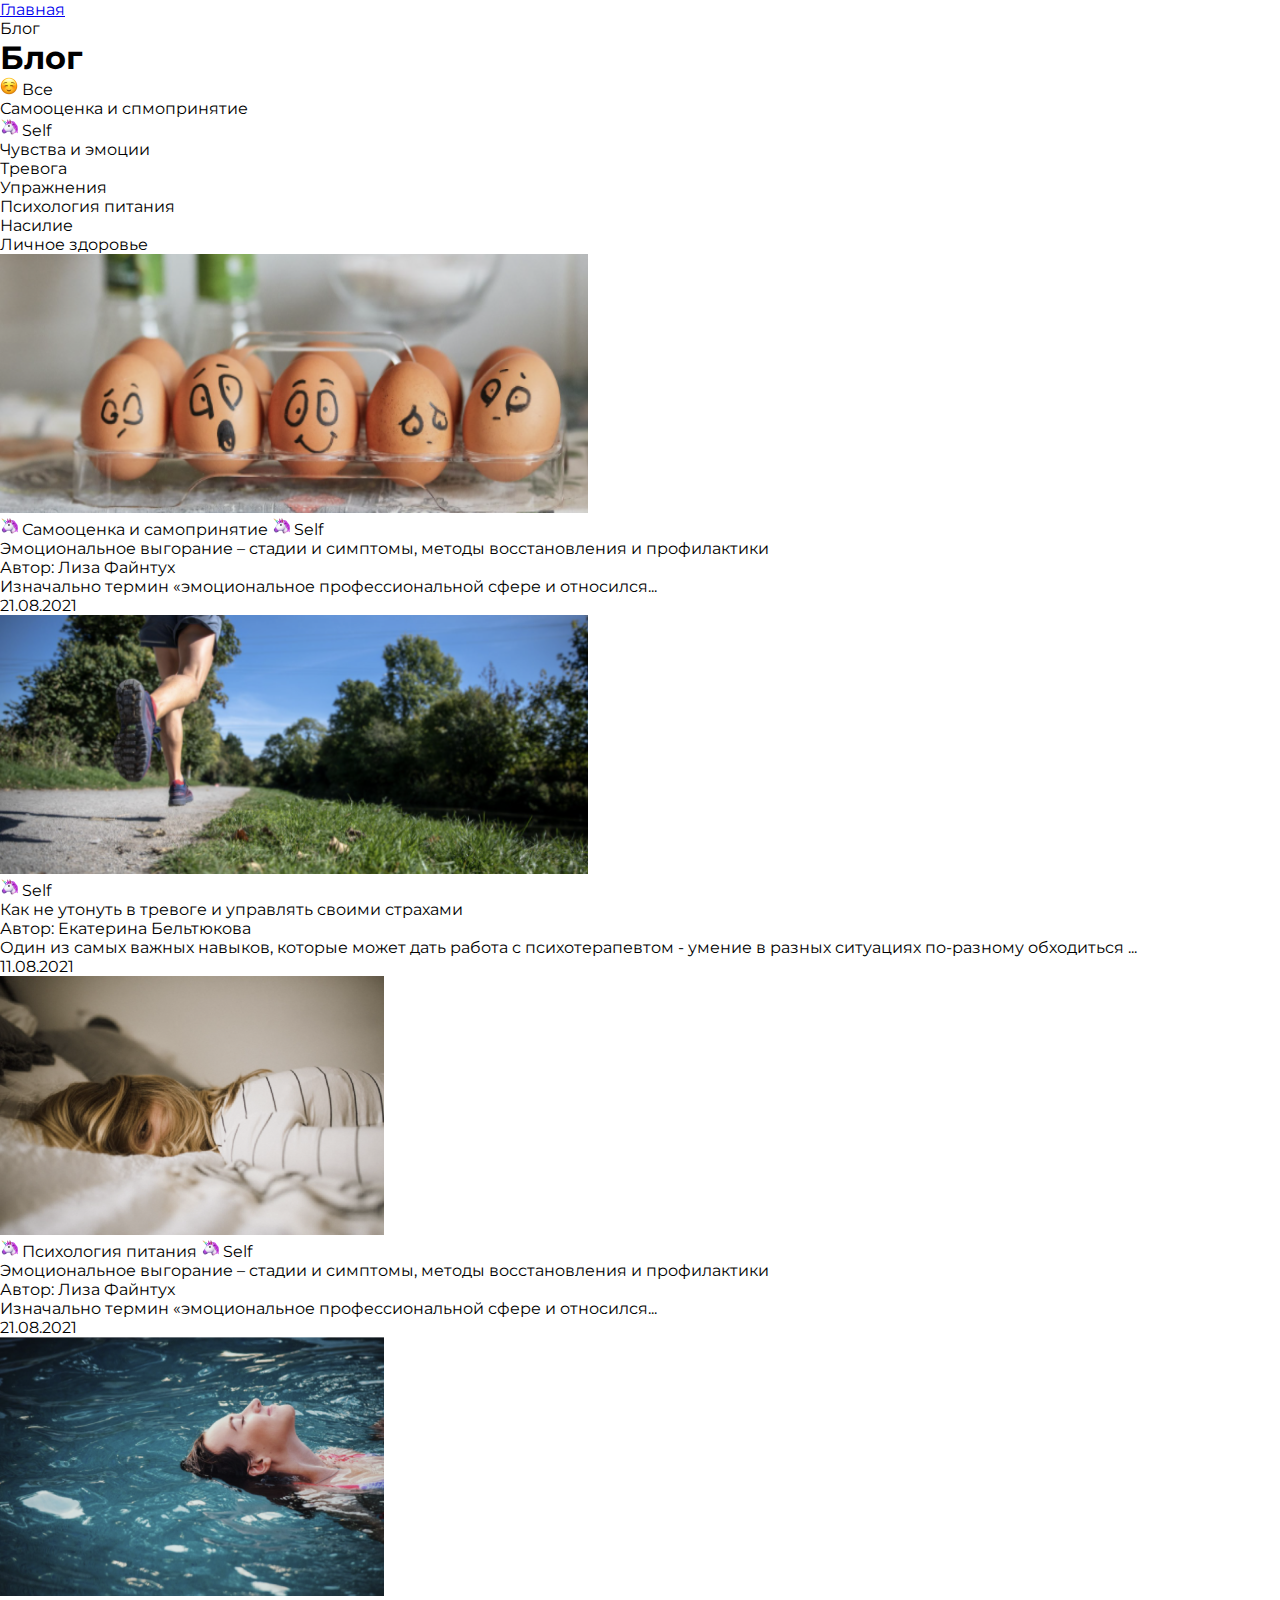
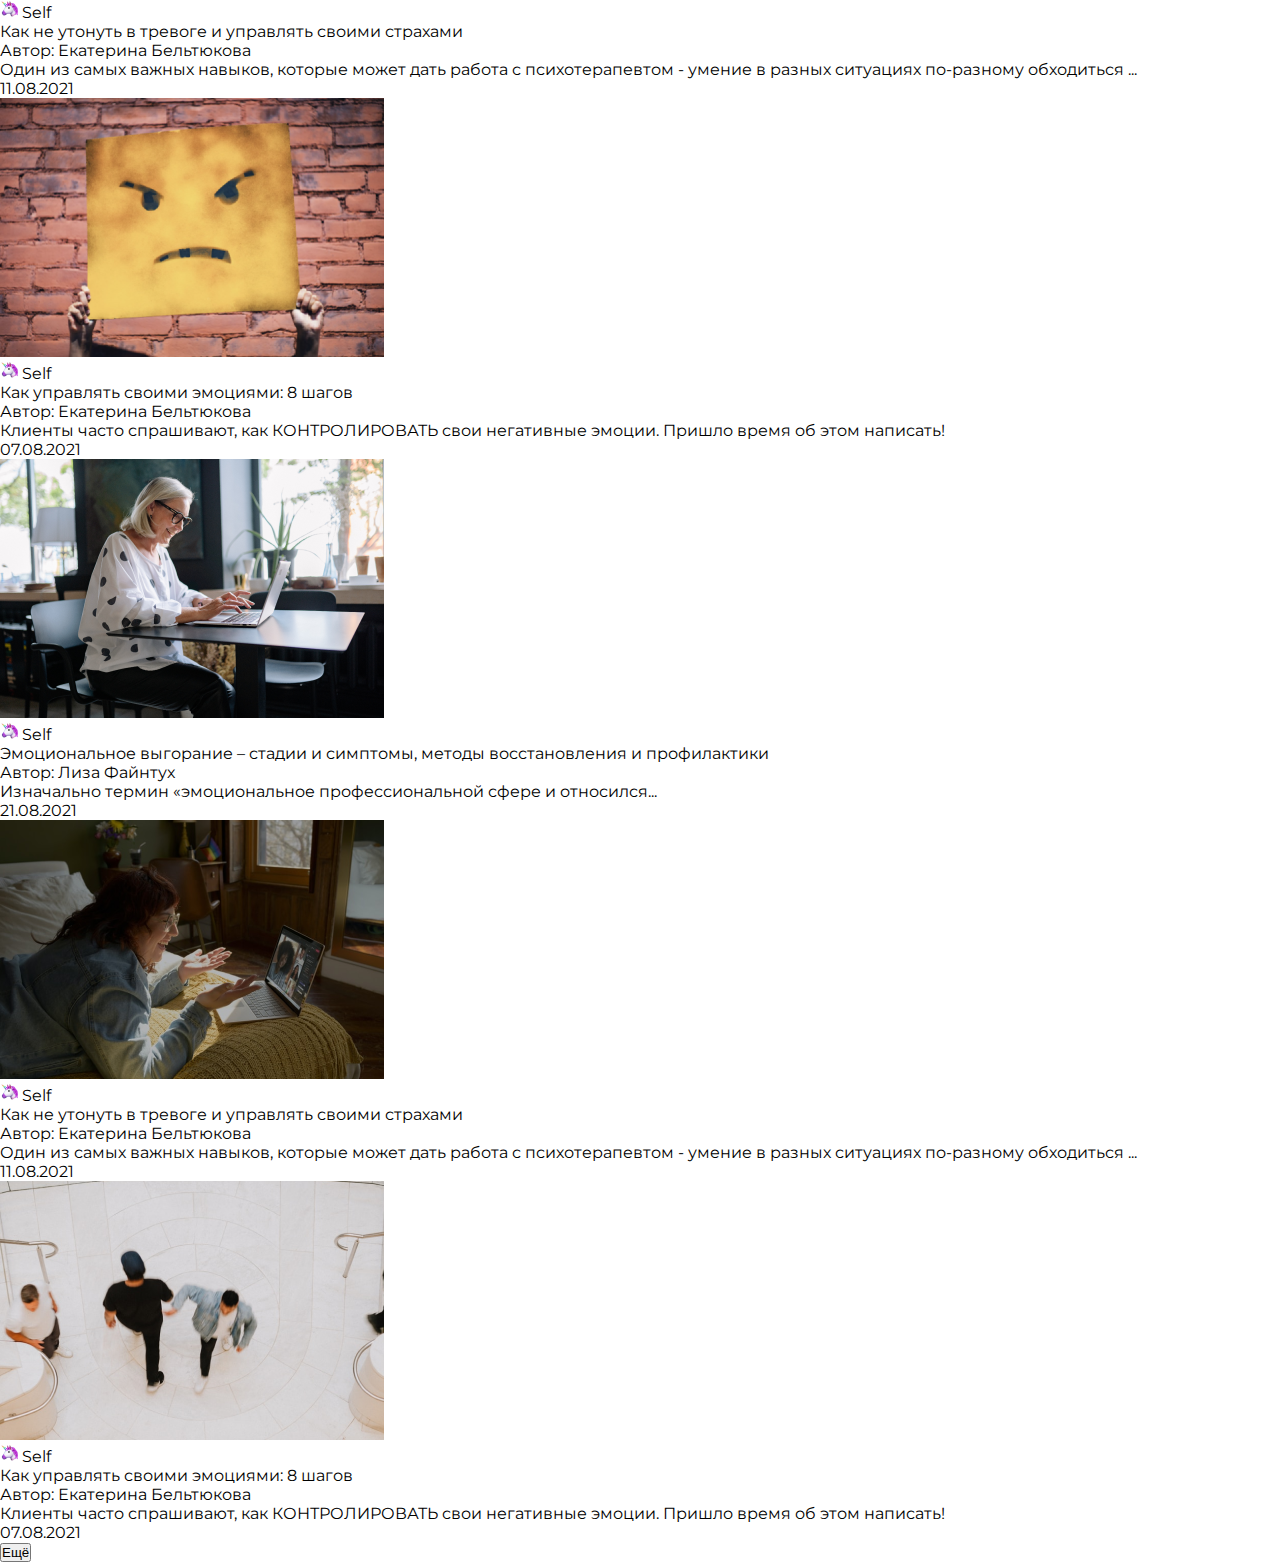
==== index.html @ de615b45 "refactor" ====
<!DOCTYPE html>
<html>
    <head>
        <meta charset="utf8">
        <link rel="stylesheet" href="styles/styles.css">
        <link rel="stylesheet" href="styles/header.css">
        <link rel="stylesheet" href="styles/main.css">
        <link rel="preconnect" href="https://fonts.googleapis.com">
        <link rel="preconnect" href="https://fonts.gstatic.com" crossorigin>
        <link rel="stylesheet" href="https://meyerweb.com/eric/tools/css/reset/reset200802.css">
        <link href="https://fonts.googleapis.com/css2?family=Montserrat:ital,wght@0,100;0,200;0,300;0,400;0,500;0,600;0,700;0,800;0,900;1,100;1,200;1,300;1,400;1,500;1,600;1,700;1,800;1,900&display=swap" rel="stylesheet">
    </head>
    <body>
         <!--
        <header class="header">
            <div class="container">
                    <a href="main-page" class="header-logo">
                        <svg class="logo" "http://www.w3.org/2000/svg" width="51" height="36" viewBox="0 0 51 36" fill="none">
                            <g clip-path="url(#clip0_4492_2245)">
                            <path d="M13.3302 1.2804C13.3303 1.11943 13.2953 0.960409 13.2279 0.814578C13.1604 0.668747 13.0621 0.539666 12.9398 0.436463C12.6952 0.205117 12.3717 0.0779848 12.0367 0.0815367C11.8038 0.0777518 11.5746 0.140646 11.3756 0.262943C11.1562 0.404074 10.9896 0.614972 10.902 0.862374L6.73786 10.2114L2.56334 0.84397C2.47188 0.611079 2.31107 0.412633 2.10314 0.276053C1.89521 0.139474 1.65042 0.0715042 1.40259 0.0815367C1.04757 0.079776 0.703499 0.205576 0.431833 0.436463C0.296375 0.538044 0.186622 0.670551 0.111538 0.823162C0.036454 0.975774 -0.00183214 1.14416 -0.000193683 1.31458C-0.00164511 1.48194 0.034856 1.64742 0.106512 1.79833L5.31166 12.9772L3.45342 16.9839C3.3752 17.1552 3.3293 17.3398 3.31809 17.5281C3.31575 17.6859 3.35009 17.8421 3.41834 17.9841C3.48659 18.1261 3.58685 18.25 3.71107 18.3458C3.95587 18.5555 4.26716 18.6694 4.58814 18.6665C4.82369 18.6655 5.05368 18.5941 5.24919 18.4614C5.46262 18.3199 5.62866 18.1164 5.72546 17.8778L13.2235 1.79833C13.2944 1.63509 13.3308 1.45867 13.3302 1.2804Z" fill="#2963A3"/>
                            <path d="M39.5071 12.5118C39.4991 12.6807 39.5263 12.8493 39.5868 13.0069C39.6473 13.1645 39.7399 13.3075 39.8585 13.4267C39.982 13.5416 40.1267 13.6306 40.2844 13.6888C40.442 13.747 40.6095 13.7732 40.7772 13.7659C41.1428 13.7818 41.5002 13.6536 41.774 13.4083C41.9002 13.2915 42.0001 13.1486 42.067 12.9894C42.1339 12.8302 42.1662 12.6584 42.1618 12.4855V1.3908C42.1708 1.21084 42.1431 1.03093 42.0804 0.862232C42.0178 0.693535 41.9214 0.539656 41.7974 0.410152C41.5163 0.179307 41.1644 0.0543847 40.8022 0.0567829C40.4399 0.0591811 40.0897 0.188751 39.8116 0.423298C39.6856 0.549219 39.587 0.700291 39.522 0.866874C39.457 1.03346 39.4271 1.21189 39.4343 1.3908V7.79787C39.4343 8.94064 39.115 9.85819 38.4765 10.5505C38.1492 10.8971 37.7523 11.1689 37.3123 11.3476C36.8724 11.5262 36.3997 11.6077 35.926 11.5864C35.029 11.5864 34.3636 11.3322 33.9298 10.8239C33.4961 10.3157 33.28 9.52693 33.2818 8.45777V1.3908C33.2908 1.21084 33.2631 1.03093 33.2005 0.862232C33.1378 0.693535 33.0414 0.539656 32.9174 0.410152C32.7839 0.287248 32.6274 0.192539 32.4571 0.131589C32.2868 0.0706386 32.1062 0.0446762 31.9258 0.0552264C31.7423 0.044194 31.5584 0.0698661 31.3846 0.130771C31.2109 0.191677 31.0508 0.286617 30.9134 0.410152C30.7882 0.538814 30.6911 0.692558 30.6284 0.861466C30.5656 1.03037 30.5386 1.2107 30.5491 1.3908V8.48932C30.5491 12.0508 32.1505 13.8316 35.3534 13.8316C36.2042 13.8433 37.0441 13.6371 37.7946 13.2322C38.523 12.833 39.1186 12.2258 39.5071 11.4865V12.5118Z" fill="#2963A3"/>
                            <path d="M15.3551 33.8917L14.5977 33.8364C13.8794 33.7821 13.3442 33.5551 12.992 33.1555C12.6432 32.7559 12.4714 32.1275 12.4714 31.2731V24.6767H15.1339C15.4483 24.7007 15.7604 24.6071 16.0109 24.4138C16.1171 24.3137 16.2 24.191 16.2536 24.0546C16.3071 23.9182 16.33 23.7715 16.3207 23.6251C16.329 23.4788 16.3055 23.3324 16.2521 23.1962C16.1986 23.0599 16.1163 22.9371 16.0109 22.8364C15.7647 22.6328 15.4515 22.5305 15.1339 22.5498H12.461V19.7419C12.4712 19.5607 12.4427 19.3794 12.3776 19.2103C12.3125 19.0411 12.2123 18.888 12.0837 18.7613C11.8092 18.5154 11.4508 18.3871 11.0843 18.4037C10.9052 18.3942 10.7261 18.4207 10.5572 18.4817C10.3883 18.5426 10.2331 18.6367 10.1005 18.7587C9.97531 18.8873 9.8782 19.0411 9.81544 19.21C9.75268 19.3789 9.72567 19.5592 9.73614 19.7393V22.5498H8.11734C7.79965 22.5299 7.48629 22.6323 7.24028 22.8364C7.13405 22.9366 7.05098 23.0592 6.997 23.1955C6.94302 23.3319 6.91945 23.4785 6.92797 23.6251C6.92797 24.3262 7.32443 24.6767 8.11734 24.6767H9.73614V31.0838C9.73614 32.6271 10.0953 33.797 10.8162 34.5857C11.5371 35.3745 12.6224 35.8267 14.0798 35.9371L14.8086 35.9897C15.2321 36.0514 15.6639 35.9701 16.037 35.7583C16.1722 35.6685 16.282 35.5447 16.3555 35.399C16.4289 35.2533 16.4636 35.0908 16.456 34.9275C16.4634 34.7955 16.4441 34.6633 16.3994 34.539C16.3547 34.4147 16.2854 34.3009 16.1957 34.2045C15.959 34.0065 15.6624 33.8961 15.3551 33.8917Z" fill="#2963A3"/>
                            <path d="M36.0118 16.4976C35.6534 16.4854 35.3031 16.6071 35.028 16.8394C34.8939 16.9653 34.7892 17.1198 34.7217 17.2917C34.6541 17.4637 34.6254 17.6486 34.6376 17.8332V34.683C34.6246 34.8657 34.6529 35.0489 34.7206 35.2189C34.7882 35.3888 34.8934 35.5409 35.028 35.6636C35.3067 35.8877 35.6558 36.0034 36.0118 35.9896C36.3648 36.0049 36.7111 35.8889 36.9851 35.6636C37.1159 35.5385 37.2176 35.3857 37.2828 35.2161C37.3481 35.0465 37.3753 34.8644 37.3625 34.683V17.8332C37.3745 17.6498 37.347 17.466 37.2819 17.2944C37.2167 17.1228 37.1155 16.9676 36.9851 16.8394C36.7147 16.606 36.3672 16.484 36.0118 16.4976Z" fill="#2963A3"/>
                            <path d="M50.5131 33.6997L45.2247 28.9831L50.0291 24.54C50.1683 24.4229 50.2814 24.2773 50.3608 24.1128C50.4402 23.9482 50.4841 23.7686 50.4897 23.5856C50.4811 23.2483 50.3445 22.9273 50.1081 22.689C49.8716 22.4506 49.5536 22.3133 49.2197 22.3053C48.8832 22.327 48.5664 22.473 48.3296 22.7154L42.1771 28.5204V17.8332C42.1897 17.6498 42.1624 17.4658 42.0972 17.2941C42.032 17.1225 41.9305 16.9673 41.7997 16.8394C41.5303 16.606 41.1836 16.4839 40.829 16.4976C40.4698 16.4853 40.1186 16.6069 39.8426 16.8394C39.7085 16.9653 39.6038 17.1198 39.5363 17.2918C39.4687 17.4637 39.44 17.6487 39.4522 17.8332V34.6593C39.44 34.8443 39.4687 35.0296 39.5362 35.202C39.6037 35.3743 39.7084 35.5293 39.8426 35.6557C40.119 35.8873 40.4701 36.008 40.829 35.9949C41.1833 36.0094 41.53 35.8882 41.7997 35.6557C41.9306 35.5273 42.0321 35.3717 42.0973 35.1996C42.1624 35.0275 42.1897 34.8431 42.1771 34.6593V29.6115L48.8969 35.6084C49.1412 35.8532 49.4716 35.9903 49.8156 35.9896C49.9738 35.9905 50.1303 35.9568 50.2745 35.891C50.4187 35.8253 50.5471 35.7289 50.6511 35.6084C50.8844 35.3667 51.0135 35.0416 51.0102 34.704C51.0095 34.5092 50.9643 34.3173 50.8781 34.1431C50.7918 33.9689 50.667 33.8171 50.5131 33.6997Z" fill="#2963A3"/>
                            <path d="M15.3343 13.8212H22.33C23.5218 13.8473 24.6994 13.5563 25.7446 12.9773C26.719 12.417 27.5076 11.5782 28.0114 10.5664C28.5603 9.4342 28.8325 8.18555 28.8052 6.92515C28.8357 5.65685 28.5634 4.39979 28.0114 3.26021C27.5092 2.24593 26.7203 1.40505 25.7446 0.844087C24.6994 0.265099 23.5218 -0.0259512 22.33 0.000152312H20.1204C18.9295 -0.0259836 17.7527 0.265083 16.7085 0.844087C15.7316 1.40353 14.9423 2.24482 14.4416 3.26021C13.8888 4.39956 13.6156 5.65664 13.6452 6.92515V10.7794C13.6452 13.001 14.2074 13.8212 15.3343 13.8212ZM17.3695 3.41796C18.0184 2.61171 18.9354 2.20858 20.1204 2.20858H22.33C23.5168 2.20858 24.4346 2.61346 25.0835 3.42322C25.7325 4.23297 26.056 5.40028 26.0543 6.92515C26.0543 8.4693 25.7351 9.64099 25.0966 10.4402C24.4581 11.2395 23.5359 11.64 22.33 11.6417H16.43C16.43 11.6417 16.3962 8.46842 16.3962 6.92515C16.3962 5.38188 16.7215 4.23034 17.3695 3.41796Z" fill="#2963A3"/>
                            <path d="M29.6094 23.023C28.5657 22.4423 27.3887 22.1502 26.1974 22.1764H23.9878C22.7959 22.1515 21.6184 22.4434 20.5733 23.023C19.5977 23.5829 18.8087 24.4229 18.3064 25.4365C17.7604 26.5777 17.4927 27.8343 17.5257 29.1014C17.4952 30.3607 17.7629 31.609 18.3064 32.7427C18.8095 33.755 19.5983 34.594 20.5733 35.1536C21.6186 35.7322 22.7961 36.0232 23.9878 35.9975H30.9836C32.1131 35.9975 32.6726 35.1772 32.6726 32.9478V29.1014C32.7029 27.8328 32.4297 26.5756 31.8762 25.4365C31.3756 24.4218 30.5862 23.5813 29.6094 23.023ZM29.8879 33.818H23.9878C22.7855 33.818 21.8633 33.4184 21.2213 32.6191C20.5793 31.8199 20.261 30.6473 20.2662 29.1014C20.2662 27.5731 20.5898 26.4057 21.2369 25.5995C21.8841 24.7932 22.8011 24.3884 23.9878 24.3849H26.1974C27.3842 24.3849 28.302 24.7897 28.951 25.5995C29.5999 26.4092 29.9261 27.5766 29.9295 29.1014C29.9295 30.6447 29.8879 33.818 29.8879 33.818Z" fill="#2963A3"/>
                            </g>
                            <defs>
                            <clipPath id="clip0_4492_2245">
                            <rect width="51" height="36" fill="white"/>
                            </clipPath>
                            </defs>
                            </svg>
                    </a>
                    <ul class="header-list">
                        <li class="list-item">
                            <a href="#" class="list-item__link">О нас</a>
                        </li>
                        <li class="list-item">
                            <a href="#" class="list-item__link">Тарифы</a>
                        </li>
                        <li class="list-item">
                            <a href="#" class="list-item__link">Для бизнеса</a>
                        </li>
                        <li class="list-item">
                            <a href="#" class="list-item__link">Психологам</a>
                        </li>
                        <li class="list-item">
                            <a href="#" class="list-item__link">Сертификат</a>
                        </li>
                        <li class="list-item">
                            <select class="list-item__select">
                                <option value="0" selected>
                                    Материалы
                                </option>
                                <option value="1">
                                    Блог
                                </option>
                                <option value="2">
                                    Вебинары
                                </option>
                                <option value="3">
                                    Подкасты
                                </option>
                                <option value="4">
                                    Контакты
                                </option>
                            </select>
                        </li>
                        <li class="list-item">
                            <a href="#" class="list-item__link">FAQ</a>
                        </li>
                    </ul>
                <button class="header-button">
                    Подобрать психолога
                </button>
            </div>
        </header>
       -->
        <main class="main">
                <ul class="breadcrumbs">
                    <li>
                        <a href="main-page">Главная</a>
                    </li>
                    <li>
                        Блог
                    </li>
                </ul>
                <h1 class="text main-margin">
                    Блог
                </h1>

            <ul class="main-list main-margin">
                <li class="main-list-item">
                    <a class="main-list-link"> 
                        <img class="main-list-img" src="png-filling/smile-emoji.png"> 
                        Все
                    </a>
                </li>
                <li class="main-list-item">
                    <a class="main-list-link">Самооценка и спмопринятие</a>
                </li>
                <li class="main-list-item">
                    <a class="main-list-link">
                        <img class="main-list-img" src="png-filling/unicorn-emoji.png">
                        Self
                    </a>
                </li>
                <li class="main-list-item">
                    <a class="main-list-link">Чувства и эмоции</a>
                </li>
                <li class="main-list-item">
                    <a class="main-list-link">Тревога</a>
                </li>
                <li class="main-list-item">
                    <a class="main-list-link">Упражнения</a>
                </li>
                <li class="main-list-item">
                    <a class="main-list-link">Психология питания</a>
                </li>
                <li class="main-list-item">
                    <a class="main-list-link">Насилие</a>
                </li>
                <li class="main-list-item">
                    <a class="main-list-link">Личное здоровье</a>
                </li>
            </ul>
            <ul class="hero main-margin">
                <li class="main-content">
                    <a href="Эмоциональное выгорание">
                        <img class="main-content__img" src="png-filling/block1.png">
                            <div class="main-content-filter">
                                <ul class="main-content-item main-content-filter">
                                    <a class="main-list-link main-list-link_hero">
                                        <img class="main-list__img" src="png-filling/unicorn-emoji.png">
                                        Самооценка и самопринятие
                                    </a>     
                                    <a class="main-list-link main-list-link_hero">
                                        <img class="main-list__img" src="png-filling/unicorn-emoji.png">
                                        Self
                                    </a>
                                </ul>
                            </div>
                        <div class="content-block">
                                <p class="main-content-text main-content__text_bold">
                                    Эмоциональное выгорание – стадии и симптомы, методы восстановления и профилактики
                                </p>
                                <p class="main-content__text main-content__text_small-latter">
                                    Автор: Лиза Файнтух
                                </p>
                                <p class="main-content__text">
                                    Изначально термин «эмоциональное профессиональной сфере и относился...
                                </p>
                                <span class="main-content__text main-content__text_date">
                                    21.08.2021
                                </span>
                        </div>
                    </a>
                </li>
                <li class="main-content">
                    <a href="Как не утонуть в тревоге">
                        <img class="main-content__img" src="png-filling/block2.png">
                            <div class="main-content-filter">
                                <a class="main-list-link main-list-link_hero">
                                    <img class="main-list__img" src="png-filling/unicorn-emoji.png">
                                    Self
                                </a>
                            </div>
                        <div class="content-block">
                                <p class="main-content-text main-content__text_bold">
                                    Как не утонуть в тревоге и управлять своими страхами
                                </p>
                                <p class="main-content-text main-content__text_small-latter">
                                    Автор: Екатерина Бельтюкова
                                </p>
                                <p class="main-content-text">
                                    Один из самых важных навыков, которые может дать работа с психотерапевтом - умение в разных ситуациях по-разному обходиться ...
                                </p>
                                <span class="main-content-text main-content__text_date">
                                    11.08.2021
                                </span>
                        </div>
                    </a>
                </li>
                <li class="main-content">
                    <a href="Эмоциональное выгорание">
                        <img class="main-content__img" src="png-filling/block3.png">
                            <div class="main-content-filter">
                                <ul class="main-content-item main-content-filter">
                                    <a class="main-list-link main-list-link_hero">
                                        <img class="main-list__img" src="png-filling/unicorn-emoji.png">
                                        Психология питания
                                    </a>
                                    <a class="main-list-link main-list-link_hero">
                                        <img class="main-list__img" src="png-filling/unicorn-emoji.png">
                                        Self
                                    </a>
                                </ul>
                            </div>
                        <div class="content-block">
                            <p class="main-content-text main-content__text_bold">
                                Эмоциональное выгорание – стадии и симптомы, методы восстановления и профилактики
                            </p>
                            <p class="main-content-text main-content__text_small-latter">
                                Автор: Лиза Файнтух
                            </p>
                            <p class="main-content-text">
                                Изначально термин «эмоциональное профессиональной сфере и относился...
                            </p>
                            <span class="main-content-text main-content__text_date">
                                21.08.2021
                            </span>
                        </div>
                    </a>
                </li>
                <li class="main-content">
                    <a href="Как не утонуть в тревоге">
                        <img class="main-content__img" src="png-filling/block4.png">
                        <div class="main-content-filter">
                                <a class="main-list-link main-list-link_hero">
                                    <img class="main-list__img" src="png-filling/unicorn-emoji.png">
                                    Self
                                </a>
                        </div>
                        <div class="content-block">
                            <p class="main-content__text main-content__text_bold">
                                Как не утонуть в тревоге и управлять своими страхами
                            </p>
                            <p class="main-content__text main-content__text_small-latter">
                                Автор: Екатерина Бельтюкова
                            </p>
                            <p class="main-content__text">
                                Один из самых важных навыков, которые может дать работа с психотерапевтом - умение в разных ситуациях по-разному обходиться ...
                            </p>
                            <span class="main-content__text main-content__text_date">
                                11.08.2021
                            </span>
                        </div>
                    </a>
                </li>
                <li class="main-content">
                    <a href="Как управлять своими эмоциями">
                        <img class="main-content__img" src="png-filling/block5.png">
                        <div class="main-content-filter">
                                <a class="main-list-link main-list-link_hero">
                                    <img class="main-list__img" src="png-filling/unicorn-emoji.png">
                                    Self
                                </a>
                        </div>
                        <div class="content-block">
                            <p class="main-content-text main-content__text_bold">
                                Как управлять своими эмоциями: 8 шагов
                            </p>
                            <p class="main-content-text main-content__text_small-latter">
                                Автор: Екатерина Бельтюкова
                            </p>
                            <p class="main-content-text">
                                Клиенты часто спрашивают, как КОНТРОЛИРОВАТЬ свои негативные эмоции. Пришло время об этом написать!
                            </p>
                            <span class="main-content-text main-content__text_date">
                                07.08.2021
                            </span>
                        </div>
                    </a>
                </li>
                <li class="main-content">
                    <a href="Эмоциональное выгорание">
                        <img class="main-content__img" src="png-filling/block6.png">
                        <div class="main-content-filter">
                                <a class="main-list-link main-list-link_hero">
                                    <img class="main-list__img" src="png-filling/unicorn-emoji.png">
                                    Self
                                </a>
                        </div>
                        <div class="content-block">
                            <p class="main-content-text main-content__text_bold">
                                Эмоциональное выгорание – стадии и симптомы, методы восстановления и профилактики
                            </p>
                            <p class="main-content-text main-content__text_small-latter">
                                Автор: Лиза Файнтух
                            </p>
                            <p class="main-content-text">
                                Изначально термин «эмоциональное профессиональной сфере и относился...
                            </p>
                            <span class="main-content-text main-content__text_date">
                                21.08.2021
                            </span>
                        </div>
                    </a>
                </li>
                <li class="main-content">
                    <a href="Как не утонуть в тревоге">
                        <img class="main-content__img" src="png-filling/block7.png">
                        <div class="main-content-filter">
                                <a class="main-list-link main-list-link_hero">
                                    <img class="main-list__img" src="png-filling/unicorn-emoji.png">
                                    Self
                                </a>
                        </div>
                        <div class="content-block">
                            <p class="main-content-text main-content__text_bold">
                                Как не утонуть в тревоге и управлять своими страхами
                            </p>
                            <p class="main-content-text main-content__text_small-latter">
                                Автор: Екатерина Бельтюкова
                            </p>
                            <p class="main-content-text">
                                Один из самых важных навыков, которые может дать работа с психотерапевтом - умение в разных ситуациях по-разному обходиться ...
                            </p>
                            <span class="main-content-text main-content__text_date">
                                11.08.2021
                            </span>
                        </div>
                    </a>
                </li>
                <li class="main-content">
                    <a href="Как управлять своими эмоциями">
                        <img class="main-content__img" src="png-filling/block8.png">
                        <div class="main-content-filter">
                                <a class="main-list-link main-list-link_hero">
                                    <img class="main-list__img" src="png-filling/unicorn-emoji.png">
                                    Self
                                </a>
                        </div>
                        <div class="content-block">
                            <p class="main-content-text main-content__text_bold">
                                Как управлять своими эмоциями: 8 шагов
                            </p>
                            <p class="main-content-text main-content__text_small-latter">
                                Автор: Екатерина Бельтюкова
                            </p>
                            <p class="main-content-text">
                                Клиенты часто спрашивают, как КОНТРОЛИРОВАТЬ свои негативные эмоции. Пришло время об этом написать!
                            </p>
                            <span class="main-content-text main-content__text_date">
                                07.08.2021
                            </span>
                        </div>
                    </a>
                </li>
            </ul>
                <button class="information-button">
                    Ещё
                </button>
        </main>
        <!--
        <footer class="footer">
            <div class="footer-content">
                <div class="footer-information">
                    <div class="footer-list">
                        <ul class="footer-nav">
                            <li class="list-paragraph">
                                <a href="о нас" class="footer-list-link">О нас</a>
                            </li>
                            <li class="list-paragraph">
                                <a href="тарифы" class="footer-list-link">Тарифы</a>
                            </li>
                            <li class="list-paragraph">
                                <a href="для бизнеса" class="footer-list-link">Для бизнеса</a>
                            </li>
                            <li class="list-paragraph">
                                <a href="психологам" class="footer-list-link">Психологам</a>
                            </li>
                            <li class="list-paragraph">
                                <a href="FAQ" class="footer-list-link">FAQ</a>
                            </li>
                        </ul>
                        <ul class="footer-nav">
                            <li class="list-paragraph">
                                <a href="блог" class="footer-list-link">Блог</a>
                            </li>
                            <li class="list-paragraph">
                                <a href="вебинары" class="footer-list-link">Вебинары</a>
                            </li>
                            <li class="list-paragraph">
                                <a href="подкаст" class="footer-list-link">Подскаст</a>
                            </li>
                            <li class="list-paragraph">
                                <a href="сертификаты" class="footer-list-link">Сертификат</a>
                            </li>
                            <li class="list-paragraph">
                                <a href="контакты" class="footer-list-link">Контакты</a>
                            </li>
                        </ul>
                    </div>
                        <div class="mail">
                        <h2 class="info-about-mail">
                            Одно письмо в неделю со свежими новостями и акциями
                        </h2>
                            <form class="form">
                                <input type="email" class="input-send-mail" placeholder="Ваш e-mail" />
                                <button type="button" class="input-button">
                                    <svg xmlns="http://www.w3.org/2000/svg" width="24" height="24" viewBox="0 0 25 24" fill="none">
                                        <g id="Group">
                                        <path id="Vector" d="M3.5 13.0001H9.5V11.0001H3.5V1.84611C3.50001 1.75922 3.52267 1.67384 3.56573 1.59838C3.6088 1.52291 3.67078 1.45997 3.74558 1.41576C3.82037 1.37155 3.9054 1.34759 3.99227 1.34625C4.07915 1.34491 4.16487 1.36623 4.241 1.40811L22.703 11.5621C22.7814 11.6053 22.8468 11.6687 22.8923 11.7457C22.9378 11.8228 22.9618 11.9106 22.9618 12.0001C22.9618 12.0896 22.9378 12.1774 22.8923 12.2545C22.8468 12.3315 22.7814 12.3949 22.703 12.4381L4.241 22.5921C4.16487 22.634 4.07915 22.6553 3.99227 22.654C3.9054 22.6526 3.82037 22.6287 3.74558 22.5844C3.67078 22.5402 3.6088 22.4773 3.56573 22.4018C3.52267 22.3264 3.50001 22.241 3.5 22.1541V13.0001Z" fill="white"/>
                                        </g>
                                    </svg>
                                </button>
                            </form>
                            <span class="agree">
                                Подписываясь, я соглашаюсь на обработку персональных данных в соответствии с ФЗ РФ № 152-ФЗ «О персональных данных», а также с Политикой конфиденциальности
                            </span>
                        </div>
                        <div class="footer-icon">
                            <a href="gf" style="height: 50px;">
                                <svg xmlns="http://www.w3.org/2000/svg" width="221" height="50" viewBox="0 0 221 50" fill="none">
                                    <g id="Frame" clip-path="url(#clip0_4492_2055)">
                                    <g id="Group">
                                    <path id="Vector" d="M83.2307 23.751C86.2668 19.2628 87.1299 15.3838 85.7388 13.9927C85.3022 13.5662 84.6421 13.3428 83.779 13.3428C81.8801 13.3428 79.0775 14.409 75.9805 16.5008C77.2701 17.4959 78.5597 18.623 79.829 19.8923C81.0983 21.1616 82.2355 22.4512 83.2205 23.7408L83.2307 23.751Z" fill="white"/>
                                    <path id="Vector_2" d="M69.646 19.9021C70.9152 18.6328 72.2049 17.4955 73.4945 16.5105C70.3974 14.4187 67.5948 13.3525 65.6959 13.3525C64.8429 13.3525 64.1728 13.5658 63.7361 14.0024C62.345 15.3936 63.2081 19.2624 66.2442 23.7607C67.2394 22.4711 68.3767 21.1815 69.6358 19.9122L69.646 19.9021Z" fill="white"/>
                                    <path id="Vector_3" d="M82.3354 24.9998C81.3403 23.6695 80.1624 22.2987 78.8017 20.938C77.441 19.5773 76.0702 18.3994 74.74 17.4043C73.4098 18.3994 72.0389 19.5773 70.6782 20.938C69.3176 22.2987 68.1397 23.6695 67.1445 24.9998C68.1397 26.33 69.3176 27.7008 70.6782 29.0615C72.0389 30.4222 73.4098 31.6001 74.74 32.5952C76.0702 31.6001 77.441 30.4222 78.8017 29.0615C80.1624 27.7008 81.3403 26.33 82.3354 24.9998Z" fill="white"/>
                                    <path id="Vector_4" d="M66.256 26.249C63.2198 30.7372 62.3567 34.6162 63.7478 36.0073C65.139 37.3985 69.0078 36.5354 73.5062 33.4891C72.2166 32.4939 70.927 31.3567 69.6577 30.0975C68.3884 28.8282 67.2511 27.5386 66.2661 26.249H66.256Z" fill="white"/>
                                    <path id="Vector_5" d="M52.0269 0H12.2422C5.33723 0 -0.257812 5.59505 -0.257812 12.5V37.5C-0.257812 44.405 5.33723 50 12.2422 50H87.2422C94.1471 50 99.7422 44.405 99.7422 37.5V0H52.0269ZM49.7422 48.5378H12.2422C6.15974 48.5378 1.20441 43.5825 1.20441 37.5V12.5C1.20441 6.41755 6.15974 1.46223 12.2422 1.46223H49.7422V48.5378ZM86.7751 37.0329C86.0541 37.7539 85.0184 38.0991 83.7897 38.0991C81.3628 38.0991 78.1236 36.7689 74.7422 34.3928C71.3608 36.7689 68.1216 38.0991 65.6947 38.0991C64.4558 38.0991 63.4302 37.7539 62.7093 37.0329C60.5667 34.8903 61.7548 30.1076 65.3393 25C61.7548 19.8924 60.5667 15.1097 62.7093 12.9671C64.8519 10.8245 69.6346 12.0126 74.7422 15.5971C79.8498 12.0126 84.6325 10.8245 86.7751 12.9671C88.9177 15.1097 87.7296 19.8924 84.1451 25C87.7296 30.1076 88.9177 34.8903 86.7751 37.0329Z" fill="white"/>
                                    <path id="Vector_6" d="M79.8407 30.0975C78.5714 31.3668 77.2818 32.5041 75.9922 33.4891C80.4804 36.5252 84.3594 37.3883 85.7505 36.0073C87.1417 34.6162 86.2785 30.7474 83.2424 26.249C82.2473 27.5386 81.11 28.8282 79.8508 30.0975H79.8407Z" fill="white"/>
                                    <path id="Vector_7" d="M10.2926 15.2113C8.95222 16.8867 8.35312 19.1715 8.76945 21.0297C9.84581 25.8429 14.3137 26.6146 17.5936 27.0411C20.1829 27.3762 22.6606 27.8534 22.5997 30.1585C22.5286 32.5549 19.8275 33.1438 18.0505 33.1438C13.4303 33.1438 13.278 29.732 13.278 29.732H8.3125C8.38358 31.0114 8.76945 33.0728 10.3535 34.8396C12.0798 36.7791 14.6793 37.7539 18.0607 37.7539C20.6602 37.7539 23.0261 36.9111 24.7118 35.4083V37.4696H29.3421V31.5699L30.977 29.7726L35.6582 37.4696H41.0501L34.2365 26.2084L41.0501 18.745H35.0489L29.3421 25.0001V12.5001H24.7118V15.526C24.5595 15.3331 24.397 15.1402 24.2244 14.9472C22.5387 13.1601 20.1119 12.2563 17.0046 12.2563C13.4201 12.2563 11.3791 13.8607 10.2926 15.2113ZM17.0859 16.5923C19.1675 16.5923 21.2491 17.0594 22.0412 19.9533H24.7016V24.3806C21.3811 21.6491 14.1716 23.3652 13.3998 19.9635C12.9937 18.1763 14.7707 16.5923 17.0859 16.5923Z" fill="white"/>
                                    </g>
                                    <g id="Group_2">
                                    <path id="Vector_8" d="M111.538 34.3421C111.852 34.4437 112.208 34.4944 112.624 34.4944C113.142 34.4944 113.558 34.3421 113.873 34.0273C114.188 33.7125 114.391 33.2962 114.493 32.8393L107.902 18.8872H112.289L116.513 28.8994L120.22 18.8872H124.393L118.453 32.6362C117.671 34.4538 116.869 35.8043 115.985 36.6573C115.102 37.5407 114.147 37.9774 113.081 37.9774C112.716 37.9774 112.431 37.9774 112.198 37.9266C111.934 37.8961 111.731 37.8454 111.548 37.7946L111.05 37.6423C110.918 37.5915 110.786 37.5407 110.664 37.5103V33.9867C110.898 34.139 111.182 34.271 111.517 34.3523L111.538 34.3421Z" fill="white"/>
                                    <path id="Vector_9" d="M131.543 32.2707C131.279 32.3519 130.995 32.4027 130.69 32.4737C130.375 32.5245 130.04 32.5753 129.705 32.6058C129.37 32.6565 129.035 32.6565 128.72 32.6565C127.918 32.6565 127.238 32.5753 126.618 32.4534C126.019 32.3011 125.501 32.0879 125.085 31.7833C124.669 31.4685 124.354 31.0521 124.151 30.5343C123.948 30.0367 123.836 29.4173 123.836 28.6963V23.7207H127.41V27.9957C127.41 28.3815 127.461 28.7268 127.563 28.9502C127.644 29.2142 127.796 29.4173 127.999 29.5696C128.202 29.7219 128.436 29.8336 128.751 29.8844C129.065 29.9352 129.421 29.9656 129.837 29.9656C130.457 29.9656 130.924 29.9149 131.289 29.8133C131.655 29.6813 131.939 29.5493 132.142 29.4274V23.7207H135.717V37.5205H132.142V32.0777C131.99 32.1285 131.777 32.2097 131.523 32.2808L131.543 32.2707Z" fill="white"/>
                                    <path id="Vector_10" d="M149.588 35.7945C149.619 36.0585 149.69 36.2921 149.771 36.4139C149.852 36.5967 149.923 36.6983 150.035 36.7795C150.137 36.8607 150.218 36.9115 150.35 36.9318V37.5005H146.38L146.176 36.8506C146.075 36.5866 146.044 36.2819 146.044 35.8859L145.242 36.6881C144.958 36.9217 144.674 37.1247 144.339 37.3075C144.003 37.4903 143.638 37.6426 143.201 37.7442C142.765 37.8457 142.247 37.8965 141.648 37.8965C141.049 37.8965 140.46 37.8152 139.932 37.6325C139.414 37.4497 138.977 37.1654 138.581 36.8303C138.215 36.4647 137.911 36.0281 137.698 35.4797C137.495 34.9619 137.383 34.3425 137.383 33.6418C137.383 33.0732 137.464 32.5553 137.647 32.0577C137.83 31.5602 138.083 31.154 138.398 30.7884C138.733 30.4229 139.129 30.1182 139.586 29.8847C140.053 29.6207 140.571 29.4684 141.17 29.3871L144.674 28.8693C144.806 28.8388 144.938 28.8388 145.09 28.788C145.242 28.7576 145.374 28.7068 145.506 28.6052C145.638 28.524 145.74 28.4225 145.821 28.2905C145.902 28.1381 145.953 27.9554 145.953 27.7218C145.953 27.4883 145.902 27.2852 145.852 27.1024C145.77 26.8993 145.648 26.7368 145.486 26.6048C145.303 26.4525 145.1 26.3408 144.816 26.2697C144.531 26.1885 144.166 26.1682 143.75 26.1682C143.252 26.1682 142.897 26.219 142.612 26.3002C142.298 26.4018 142.064 26.5642 141.912 26.7165C141.729 26.8993 141.597 27.1024 141.526 27.3156L141.373 28.0671H137.799C137.799 27.9148 137.83 27.6812 137.88 27.3664C137.931 27.0821 138.033 26.747 138.195 26.3814C138.327 26.0464 138.561 25.6808 138.815 25.3152C139.079 24.9497 139.414 24.6146 139.881 24.2998C140.297 24.0155 140.845 23.7515 141.465 23.5687C142.084 23.3859 142.815 23.2844 143.699 23.2539C144.917 23.2539 145.933 23.3859 146.705 23.6195C147.456 23.8835 148.055 24.2186 148.492 24.6044C148.908 25.0208 149.192 25.4574 149.345 25.955C149.477 26.4525 149.548 26.9399 149.548 27.4375V34.7486C149.548 35.165 149.578 35.5 149.629 35.7641L149.588 35.7945ZM145.283 31.0728C145.049 31.1743 144.765 31.2758 144.399 31.3368L143.445 31.5195C143.029 31.6008 142.663 31.6719 142.358 31.7836C142.044 31.8851 141.79 32.0171 141.577 32.1694C141.373 32.3522 141.211 32.5553 141.109 32.7888C141.008 33.0224 140.957 33.3067 140.957 33.6723C140.957 33.9566 141.008 34.2206 141.089 34.4237C141.191 34.6572 141.323 34.8096 141.505 34.972C141.658 35.104 141.841 35.236 142.054 35.2868C142.287 35.368 142.521 35.3883 142.785 35.3883C142.917 35.3883 143.1 35.3579 143.303 35.3376C143.506 35.3071 143.719 35.2563 143.973 35.1853C144.207 35.0837 144.44 34.9822 144.674 34.8197C144.907 34.6877 145.11 34.4846 145.293 34.2511C145.496 34.0175 145.659 33.7332 145.76 33.3676C145.862 33.0325 145.943 32.6365 145.943 32.1796V30.7783C145.74 30.9103 145.506 31.0118 145.293 31.0931L145.283 31.0728Z" fill="white"/>
                                    <path id="Vector_11" d="M159.599 27.6298C159.498 27.3455 159.335 27.112 159.163 26.9292C158.959 26.7261 158.726 26.5941 158.462 26.4926C158.178 26.4113 157.842 26.3606 157.446 26.3606C156.847 26.3606 156.38 26.4926 156.025 26.7769C155.659 27.0612 155.375 27.3963 155.192 27.8126C154.989 28.2493 154.877 28.7164 154.806 29.2139C154.756 29.7115 154.705 30.1684 154.705 30.6152C154.705 31.062 154.735 31.5494 154.786 32.0368C154.837 32.5547 154.938 32.9913 155.152 33.4077C155.334 33.824 155.588 34.1896 155.984 34.4434C156.35 34.7277 156.837 34.8597 157.467 34.8597C157.883 34.8597 158.249 34.7785 158.553 34.5957C158.838 34.4434 159.102 34.2302 159.305 33.9966C159.508 33.7326 159.67 33.4788 159.772 33.1944C159.853 32.9304 159.904 32.6766 159.904 32.443H163.641C163.641 32.6766 163.61 32.9609 163.539 33.3264C163.438 33.7123 163.305 34.0779 163.123 34.4942C162.94 34.8801 162.686 35.2964 162.392 35.7127C162.057 36.129 161.691 36.4946 161.224 36.7992C160.757 37.1343 160.239 37.3983 159.619 37.6014C159 37.8045 158.269 37.9162 157.467 37.9162C156.431 37.9162 155.497 37.7639 154.695 37.4491C153.892 37.114 153.212 36.6469 152.674 36.0275C152.126 35.4081 151.709 34.6567 151.425 33.7225C151.141 32.8187 150.988 31.7728 150.988 30.6152C150.988 29.4576 151.141 28.3813 151.455 27.4775C151.77 26.5941 152.207 25.8224 152.775 25.1928C153.344 24.5734 154.024 24.1063 154.827 23.7915C155.609 23.4564 156.512 23.2939 157.477 23.2939C157.893 23.2939 158.33 23.3447 158.797 23.3955C159.234 23.4463 159.68 23.5783 160.117 23.7306C160.554 23.9134 160.97 24.1164 161.386 24.3805C161.772 24.6445 162.138 24.9796 162.473 25.3654C162.788 25.7513 163.041 26.2184 163.255 26.7363C163.458 27.2541 163.59 27.8736 163.641 28.5742H159.904C159.823 28.2086 159.751 27.8736 159.619 27.6197L159.599 27.6298Z" fill="white"/>
                                    <path id="Vector_12" d="M176.109 23.7104V26.6146H171.935V37.5102H168.361V26.6146H164.188V23.7104H176.119H176.109Z" fill="white"/>
                                    <path id="Vector_13" d="M186.061 28.6963V23.7207H189.635V37.5205H186.061V31.6106H180.801V37.5205H177.227V23.7207H180.801V28.6963H186.061Z" fill="white"/>
                                    <path id="Vector_14" d="M195.664 32.2198L200.701 23.7104H204.458V37.5102H200.883V29.1836H200.833L195.959 37.5102H192.039V23.7104H195.613V32.2198H195.664Z" fill="white"/>
                                    <path id="Vector_15" d="M215.651 23.7103H220.423L214.717 29.4374L220.657 37.5H215.986L211.944 31.6612L210.492 33.1437V37.5H206.918V23.7002H210.492V28.9398L215.651 23.7002V23.7103Z" fill="white"/>
                                    </g>
                                    </g>
                                    <defs>
                                    <clipPath id="clip0_4492_2055">
                                    <rect width="221" height="50" fill="white"/>
                                    </clipPath>
                                    </defs>
                                </svg>
                            </a>
                            <ul class="icon-list">
                                <li class="icon-background">
                                    <a href="vk" class="svg-link" style="height: 12px;">
                                        <svg xmlns="http://www.w3.org/2000/svg" width="20" height="12" viewBox="0 0 20 12" fill="none">
                                            <g id="Frame" clip-path="url(#clip0_4492_2041)">
                                            <path id="Vector" d="M19.8217 10.5411C19.768 10.4479 19.4355 9.69956 17.8353 8.16152C16.1602 6.55099 16.3852 6.81251 18.4029 4.02774C19.6317 2.33176 20.123 1.29605 19.9692 0.853278C19.823 0.431225 18.9192 0.542564 18.9192 0.542564L15.9139 0.560689C15.9139 0.560689 15.6914 0.529618 15.5252 0.631894C15.3639 0.732876 15.2601 0.965912 15.2601 0.965912C15.2601 0.965912 14.7839 2.27868 14.1488 3.39466C12.81 5.74961 12.2737 5.87389 12.0549 5.7276C11.5461 5.38711 11.6736 4.35787 11.6736 3.62769C11.6736 1.34524 12.0074 0.39368 11.0223 0.147699C10.6948 0.0661363 10.4548 0.0117614 9.61848 0.00269895C8.54591 -0.00895281 7.63709 0.00658289 7.1233 0.266806C6.78078 0.440288 6.51701 0.827385 6.67827 0.849394C6.87703 0.876582 7.32707 0.974974 7.56583 1.31158C7.87461 1.74529 7.86336 2.72144 7.86336 2.72144C7.86336 2.72144 8.04087 5.40782 7.44958 5.74184C7.0433 5.97099 6.487 5.50363 5.29317 3.36618C4.68187 2.2722 4.21934 1.06172 4.21934 1.06172C4.21934 1.06172 4.13058 0.836448 3.97182 0.716046C3.77931 0.569752 3.50929 0.523145 3.50929 0.523145L0.651577 0.54127C0.651577 0.54127 0.222795 0.554216 0.0652839 0.747118C-0.0747264 0.919305 0.054033 1.27404 0.054033 1.27404C0.054033 1.27404 2.2917 6.6947 4.82438 9.42768C7.1483 11.9328 9.786 11.7684 9.786 11.7684H10.9811C10.9811 11.7684 11.3424 11.727 11.5261 11.5211C11.6961 11.3321 11.6899 10.9774 11.6899 10.9774C11.6899 10.9774 11.6661 9.31634 12.4112 9.07166C13.145 8.83085 14.0876 10.677 15.0864 11.3878C15.8414 11.925 16.4152 11.8072 16.4152 11.8072L19.0867 11.7684C19.0867 11.7684 20.4843 11.6791 19.8217 10.5411Z" fill="#333333"/>
                                            </g>
                                            <defs>
                                            <clipPath id="clip0_4492_2041">
                                            <rect width="20" height="12" fill="white"/>
                                            </clipPath>
                                            </defs>
                                        </svg>
                                    </a>
                                </li>
                                <li class="icon-background">
                                    <a href="telegram" class="svg-link" style="height: 14px;">
                                        <svg xmlns="http://www.w3.org/2000/svg" width="16" height="14" viewBox="0 0 16 14" fill="none">
                                            <g id="Frame" clip-path="url(#clip0_4492_2045)">
                                            <path id="Vector" d="M0.282608 6.76936L3.96933 8.16383L5.39632 12.8146C5.48763 13.1125 5.84704 13.2226 6.0856 13.0249L8.14064 11.3271C8.35606 11.1492 8.66288 11.1404 8.88801 11.306L12.5946 14.0331C12.8498 14.2211 13.2113 14.0794 13.2753 13.7669L15.9906 0.530734C16.0604 0.189359 15.7295 -0.0954258 15.4087 0.0302926L0.278288 5.94549C-0.0950996 6.09142 -0.0918463 6.62716 0.282608 6.76936ZM5.16635 7.42152L12.3716 2.92425C12.5011 2.84366 12.6343 3.0211 12.5231 3.12564L6.5767 8.72729C6.36768 8.92446 6.23286 9.18833 6.19467 9.47474L5.99211 10.996C5.96528 11.1991 5.68373 11.2193 5.62843 11.0227L4.84939 8.24863C4.76016 7.93223 4.89019 7.59426 5.16635 7.42152Z" fill="#333333"/>
                                            </g>
                                            <defs>
                                            <clipPath id="clip0_4492_2045">
                                            <rect width="16" height="14" fill="white"/>
                                            </clipPath>
                                            </defs>
                                        </svg>
                                    </a>
                                </li>
                                <li class="icon-background">
                                    <a href="twitter" class="svg-link" style="height: 18px;">
                                        <svg xmlns="http://www.w3.org/2000/svg" width="18" height="18" viewBox="0 0 18 18" fill="none">
                                            <g id="Frame" clip-path="url(#clip0_4492_2049)">
                                            <path id="Vector" d="M17.4702 3.71327C16.834 3.99468 16.1593 4.1795 15.4685 4.26161C16.1967 3.82613 16.7416 3.14078 17.0019 2.33327C16.3185 2.73994 15.5694 3.02494 14.7885 3.17911C14.264 2.61792 13.5688 2.24574 12.811 2.12043C12.0532 1.99511 11.2752 2.12368 10.5979 2.48615C9.9207 2.84862 9.3822 3.42468 9.06614 4.12477C8.75008 4.82486 8.67417 5.60976 8.85021 6.35744C7.46447 6.28798 6.10882 5.92788 4.87128 5.30049C3.63374 4.67311 2.54198 3.79248 1.66688 2.71577C1.35712 3.24781 1.19434 3.85263 1.19521 4.46827C1.19521 5.67661 1.81021 6.74411 2.74521 7.36911C2.19188 7.35169 1.65074 7.20226 1.16688 6.93327V6.9766C1.16704 7.78136 1.44552 8.56129 1.95508 9.18415C2.46465 9.80702 3.17394 10.2345 3.96271 10.3941C3.44905 10.5333 2.91046 10.5538 2.38771 10.4541C2.6101 11.1468 3.04355 11.7526 3.62737 12.1867C4.21119 12.6208 4.91615 12.8614 5.64354 12.8749C4.92061 13.4427 4.09286 13.8624 3.20761 14.1101C2.32236 14.3577 1.39698 14.4285 0.484375 14.3183C2.07746 15.3428 3.93196 15.8867 5.82604 15.8849C12.2369 15.8849 15.7427 10.5741 15.7427 5.96827C15.7427 5.81827 15.7385 5.66661 15.7319 5.51827C16.4143 5.02508 17.0032 4.41412 17.471 3.71411L17.4702 3.71327Z" fill="#333333"/>
                                            </g>
                                            <defs>
                                            <clipPath id="clip0_4492_2049">
                                            <rect width="18" height="18" fill="white"/>
                                            </clipPath>
                                            </defs>
                                        </svg>
                                    </a>
                                </li>
                                <li class="icon-background">
                                    <a href="thing" class="svg-link" style="height: 32px;">
                                        <svg xmlns="http://www.w3.org/2000/svg" width="32" height="32" viewBox="0 0 32 32" fill="none">
                                            <g id="Frame" clip-path="url(#clip0_4492_2052)">
                                            <path id="Vector" d="M0 16C0 7.16343 7.16343 0 16 0C24.8366 0 32 7.16343 32 16C32 24.8366 24.8366 32 16 32C7.16343 32 0 24.8366 0 16Z" fill="#333333"/>
                                            <path id="Vector_2" fill-rule="evenodd" clip-rule="evenodd" d="M15.6762 0C15.6006 6.58251 15.1702 10.2664 12.7183 12.7183C10.2664 15.1702 6.58251 15.6006 0 15.6762V16.6315C6.58251 16.707 10.2664 17.1375 12.7183 19.5894C15.1317 22.0028 15.5866 25.6099 15.6724 32H16.6353C16.721 25.6099 17.1759 22.0028 19.5894 19.5894C22.0028 17.1759 25.6099 16.721 32 16.6353V15.6723C25.6099 15.5866 22.0028 15.1317 19.5894 12.7183C17.1375 10.2664 16.707 6.58251 16.6315 0H15.6762Z" fill="white"/>
                                            </g>
                                            <defs>
                                            <clipPath id="clip0_4492_2052">
                                            <rect width="32" height="32" fill="white"/>
                                            </clipPath>
                                            </defs>
                                        </svg>
                                    </a>
                                </li>
                            </ul>
                        </div>
                </div>
                <div class="footer-bottom">
                    <ul class="important-info">
                        <li class="important-info__list">
                            <a href="youtalk" class="important-info__list-link">©Youtalk, 2018 – 2022</a>    
                        </li>
                        <li class="important-info__list">
                            <a href="Юридические документы" class="important-info__list-link">Юридические документы</a>    
                        </li>
                        <li class="important-info__list">
                            <a href="Способы оплаты" class="important-info__list-link">Способы оплаты</a>
                        </li>
                    </ul>
                </div>
            </div>
        </footer>
        -->
    </body>
</html>
---- styles/styles.css ----
*,
*::before,
*::after{
  box-sizing: border-box;
  margin: 0;
  padding: 0;
}

body {
  font-family: 'Montserrat', sans-serif;
  box-sizing: border-box;
}
/*
.header {
  display: flex;
  justify-content: space-between;
  min-width: 1440px;
  margin: 0;
  padding: 0;
  border-bottom: 2px solid rgba(239, 242, 242, 1);
  max-height: 76px;
}

.header-logo {
  display: flex;
  margin: 20px 51px 20px 120px;
}

.nav {
    display: flex;
    max-height: 76px;
}

.header-list {
    font-weight: 500;
    font-size: 14px;
    list-style-type: none;
    display: flex;
    align-items: center;
    gap: 30px;
    margin-right: 164px;
    cursor: pointer;
}

.list-item__link:hover {
  color: rgb(122, 122, 122);
}

.list-item__link:active {
  color: rgba(27, 135, 0, 0.55);
}

.list-item__link {
  text-decoration: none;
  color: var(--text-primary, #333);
}

.list-item__select {
    cursor: pointer;
    width: auto;
    color: rgba(51, 51, 51, 1) !important;
    padding-right: 24px !important;
    font-weight: inherit;
    font-size: inherit;
    font-family: inherit;
    position: relative;
    -moz-appearance: none;
    -webkit-appearance: none;
    appearance: none;
    border: none;
    background: url("data:image/svg+xml;utf8,<svg viewBox='0 0 140 140' width='12' height='12' xmlns='http://www.w3.org/2000/svg'><g><path d='m121.3,34.6c-1.6-1.6-4.2-1.6-5.8,0l-51,51.1-51.1-51.1c-1.6-1.6-4.2-1.6-5.8,0-1.6,1.6-1.6,4.2 0,5.8l53.9,53.9c0.8,0.8 1.8,1.2 2.9,1.2 1,0 2.1-0.4 2.9-1.2l53.9-53.9c1.7-1.6 1.7-4.2 0.1-5.8z' fill='black'/></g></svg>") no-repeat;
    background-position: right 5px top 3.5px;
}

.header-button {
    display: flex;
    justify-content: center;
    text-align: center;
    align-items: center;
    width: 230px;
    height: 48px;
    margin:  14px 120px 14px 0;
    background-color: rgba(227, 245, 245, 1);
    border: 0;
    border-radius: 4px;
    font-weight: 700;
    transition: background-color 0.2s;
}

.button-link {
  text-decoration: none;
  color: var(--main-03-b-2-a-5, #03B2A5);
  font-family: Montserrat;
  padding: 14px 20px;
  font-size: 16px;
  font-style: normal;
  font-weight: 700;
  line-height: normal;
}

.header-button:hover {
  background-color: rgba(9, 243, 255, 0.179);
}

.header-button:active {
  background-color: rgba(7, 178, 187, 0.323);
}
*/
/*
ul.breadcrumbs {
    padding: 16px 0 0 126px;
    list-style: none;
    font-weight: 400;
    display: flex;
    align-items: center;
}
  
ul.breadcrumbs li {
  font-size: 12px;
  line-height: 18px;
  color: rgba(51, 51, 51, 0.7);
  display: inline-flex;
  align-items: center;
  line-height: 18px;
}
  
ul.breadcrumbs li+li:before {
  color: rgba(51, 51, 51, 0.7);
  display: block;
  height: 14px;
  padding-right: 8px;
  padding-left: 4px;
  content: url( "data:image/svg+xml,%3Csvg xmlns='http://www.w3.org/2000/svg' width='12' height='12' viewBox='0 0 6 12' fill='none'%3E%3Cpath d='M0.8125 10.6875L2.375 9.125L5.5 6L2.375 2.875L0.8125 1.3125' stroke='%23333333' stroke-opacity='0.7' stroke-linecap='round' stroke-linejoin='round'/%3E%3C/svg%3E")
}

ul.breadcrumbs li a {
  color: rgba(51, 51, 51, 0.7);
  text-decoration: none;
}

ul.breadcrumbs li a:hover {
  color: rgba(51, 51, 51, 0.7);
  text-decoration: underline;
}

.main-margin {
  margin: 0 120px 0 120px;
  gap: 24px;
}

.text {
  display: flex;
  margin-top: 30px;
  font-weight: 700;
  font-size: 48px;
  width: 552px;
  line-height: 56px;
  font-style: normal;
}

.link,
.link:visited,
.link:hover,
.link:active {
  color: #333333;
  text-decoration: none;
}

.main-list {
  display: flex;
  align-items: flex-;
  gap: 8px;
  align-self: stretch;  
  list-style-type: none;
  margin: 32px 120px 23px 120px;
  max-width: 1181px;
}

.main-list-link {
  display: flex;
  border-radius: 24px;
  border: 1px solid #C1C5CD;
  padding: 6px 8px;
  gap: 4px;
  font-size: 13.8px;
  font-weight: 600;
  align-items: center;
  line-height: 20px;
}

.main-list-link:hover {
  background-color: #a5a5a514;
}

.main-list-link:active {
  background-color: #8888881e;
}

.main__hero_block{
  display: flex;
  align-items: flex-start;
  flex-direction: column;
  width: 50%;
  border: 1px solid #C1C5CD;
  border-radius: 16px;
}

.hero {
  display: flex;
  flex-direction: row;
  flex-wrap: wrap;
  justify-content: flex-start;

}

.main-content {
  display: flex;
  min-height: 476px;
  flex-direction: column;
  flex-wrap: wrap;
  max-width: 384px;
  border: 1px solid #DEDEDE;
  border-radius: 16px;
  
}

.main-content:nth-child(-n + 2) {
  max-width: 588px;
  display: flex;
  min-height: 500px;
}

.main-content__img {
  border-top-left-radius: 16px;
  border-top-right-radius: 16px;
  position: relative;
}

.main-content-text {
  font-size: 14px;
  font-weight: 400;
  font-style: normal;
  line-height: 20px;
  text-overflow: ellipsis;
}

.main-content__text_bold {
  font-size: 18px;
  font-weight: 700;
  font-style: normal;
  line-height: 26px;
  margin-bottom: 4px;
}

.main-content__text_small-latter {
  font-size: 12px;
  font-weight: 400;
  font-style: normal;
  line-height: 18px;
  letter-spacing: 0.25px;
  margin-bottom: 8px;
}

.main-content__text_date {
  display: flex;
  font-size: 12px;
  font-weight: 400;
  font-style: normal;
  line-height: 18px;
  letter-spacing: 0.25px;
  color: rgba(134, 134, 134, 1);
  margin-top: auto;
}

.main-content-filter {
  display: flex;
  position: absolute;
  min-width: 30%;
  flex-direction: column;
  align-items: flex-start;
}

.main-list-link_hero {
  margin: 8px 0 0 8px;
  background: rgba(255, 255, 255, 0.70);
}

.main-list-link_hero:hover {
  background-color: rgba(196, 196, 196, 0.572);
}

.content-block {
  padding: 16px;
  display: flex;
  flex-grow: 1;
  flex-direction: column;
}

.information-button {
  display: flex;
  min-height: 176px;
  justify-content: center;
  align-items: center;
  font-size: 16px;
  font-weight: 700;
  line-height: 24px;
  font-style: normal;
  color: #FFF;
  min-width: 182px;
  min-height: 24px;
  padding: 12px 16px;
  justify-content: center;
  align-items: center;
  margin: 56px auto 96px auto;
  border-radius: 4px;
  background: var(--primary-400, #35B3A9);
  border: 0;
  cursor: pointer;
  transition: background-color 0.2s;
}

.information-button:hover {
  background-color: var(--primary-400, #35b3a9a9);;
}

.information-button:active {
  background-color: var(--primary-400, #35B3A9);;
}

.agree {
  margin-top: 8px;
  font-size: 12px;
  font-weight: 400;
  line-height: 18px;
  letter-spacing: 0.25px;
  color: rgba(255, 255, 255, 1);
  opacity: 0.699999988079071;
}
*/
.footer-content {
  background: #2963A3;
  min-width: 1440px;
  height: 302px;
}

.footer-information {
  display: flex;
  height: auto;
  padding: 40px 120px 24px;
  justify-content: space-between;
  border-bottom: 1px solid rgba(157, 157, 157, 0.3);
}

.footer-list {
  width: 310px;
  display: flex;
  flex-direction: row;
  flex-wrap: wrap;
  justify-content: space-between;
}

.footer-list-link {
  text-decoration: none;
  font-size: 16px;
  font-weight: 700;
  line-height: 24px;
  color: rgba(255, 255, 255, 1);
}

.footer-nav {
  gap: 16px;
  display: flex;
  flex-direction: column;
}

.footer-list-link:hover {
  color: #c5c5c5bf;
}

.mail {
  display: flex;
  flex-direction: column;
  align-items: flex-start;
  width: 486px;
}

.info-about-mail {
  font-size: 18px;
  font-weight: 700;
  line-height: 26px;
  width: 384px;
  margin-bottom: 8px;
  color: #FFF;;
}

.form {
  display: flex;
  align-items: center;
  justify-content: flex-end;
  height: 48px;
}

.input-button {
  margin: 0;
  padding: 12px 20px;
  display: inline-flex;
  border-radius: 4px;
  background: #16C8BB;
  border: 0;
  position: absolute;
  gap: 10px;
  flex-shrink: 0;
  cursor: pointer;
  transition: background-color 0.2s;
}

.input-button:hover {
  background-color: #13a69c;
}

.input-button:active {
  background-color: #16C8BB;
}

.input-send-mail {
  min-width: 384px;
  line-height: 20px;
  padding: 14px 52px 14px 16px;
  border-radius: 4px;
  border: 1px solid rgba(157, 157, 157, 0.20);
  background: #FFF;
  border: 0;
  font-size: 14px;
  font-weight: 400;
  color: var(--text-secondary, #9D9D9D);
}

.footer-icon {
  display: flex;
  flex-direction: column;
  align-content: flex-end;
  min-width: 221px;
}

.icon-list {
  display: flex;
  justify-content: flex-start;
  align-items: center;
  flex-direction: row;
  gap: 16px;
  margin-top: 40px;
}

.icon-background {
  display: flex;
  border-radius: 60px;
  background: #EFF5FB;
  width: 32px;
  height: 32px;
  justify-content: center;
  align-items: center;
}

.footer-bottom {
  margin: 16px 120px 17px 120px;
  
}

.important-info {
  display: flex;
  gap: 48px;
}

.important-info__list {
  font-size: 14px;
  font-weight: 400;
  line-height: 20px;
  color: #FFF;;
  opacity: 0.699999988079071;
}

.important-info__list-link {
  color: rgba(255, 255, 255, 0.69);
  text-decoration: none;
}

.important-info__list-link:hover {
  color: rgba(255, 255, 255, 0.523);
}
---- styles/header.css ----
.header {
    border-bottom: 2px solid rgba(239, 242, 242, 1);
}

.container {
    width: 100%;
    max-width: 1232px;
    margin: 0 auto;
    display: flex;
    flex-direction: row;
    flex-wrap: nowrap;
    padding: 14px 16px;
}

.header-logo {
    display: flex;
    margin-right: 51px;
    align-items: center;
}

.header-list {
    display: flex;
    align-items: center;
    gap: 30px;
    width: 704px;
    font-weight: 500;
    font-size: 14px;
    list-style-type: none;
    cursor: pointer;
    justify-content: space-between;
}

.list-item__link:hover {
    color: rgb(122, 122, 122);
  }
  
  .list-item__link:active {
    color: rgba(27, 135, 0, 0.55);
  }
  
  .list-item__link {
    text-decoration: none;
    color: var(--text-primary, #333);
  }

  .list-item__select {
    cursor: pointer;
    width: auto;
    color: rgba(51, 51, 51, 1) !important;
    padding-right: 24px !important;
    font-weight: inherit;
    font-size: inherit;
    font-family: inherit;
    position: relative;
    -moz-appearance: none;
    -webkit-appearance: none;
    appearance: none;
    border: none;
    background: url("data:image/svg+xml;utf8,<svg viewBox='0 0 140 140' width='12' height='12' xmlns='http://www.w3.org/2000/svg'><g><path d='m121.3,34.6c-1.6-1.6-4.2-1.6-5.8,0l-51,51.1-51.1-51.1c-1.6-1.6-4.2-1.6-5.8,0-1.6,1.6-1.6,4.2 0,5.8l53.9,53.9c0.8,0.8 1.8,1.2 2.9,1.2 1,0 2.1-0.4 2.9-1.2l53.9-53.9c1.7-1.6 1.7-4.2 0.1-5.8z' fill='black'/></g></svg>") no-repeat;
    background-position: right 5px top 3.5px;
}

.header-button {
    display: flex;
    justify-content: center;
    text-align: center;
    align-items: center;
    width: 230px;
    height: 48px;
    background-color: rgba(227, 245, 245, 1);
    border: 0;
    border-radius: 4px;
    font-weight: 700;
    transition: background-color 0.2s;
    margin-left: auto;
    text-decoration: none;
    color: var(--main-03-b-2-a-5, #03B2A5);
    font-family: Montserrat;
    padding: 14px 20px;
    font-size: 16px;
    font-style: normal;
    font-weight: 700;
    line-height: normal;
}

.header-button:hover {
    background-color: rgba(9, 243, 255, 0.179);
  }
  
  .header-button:active {
    background-color: rgba(7, 178, 187, 0.323);
  }
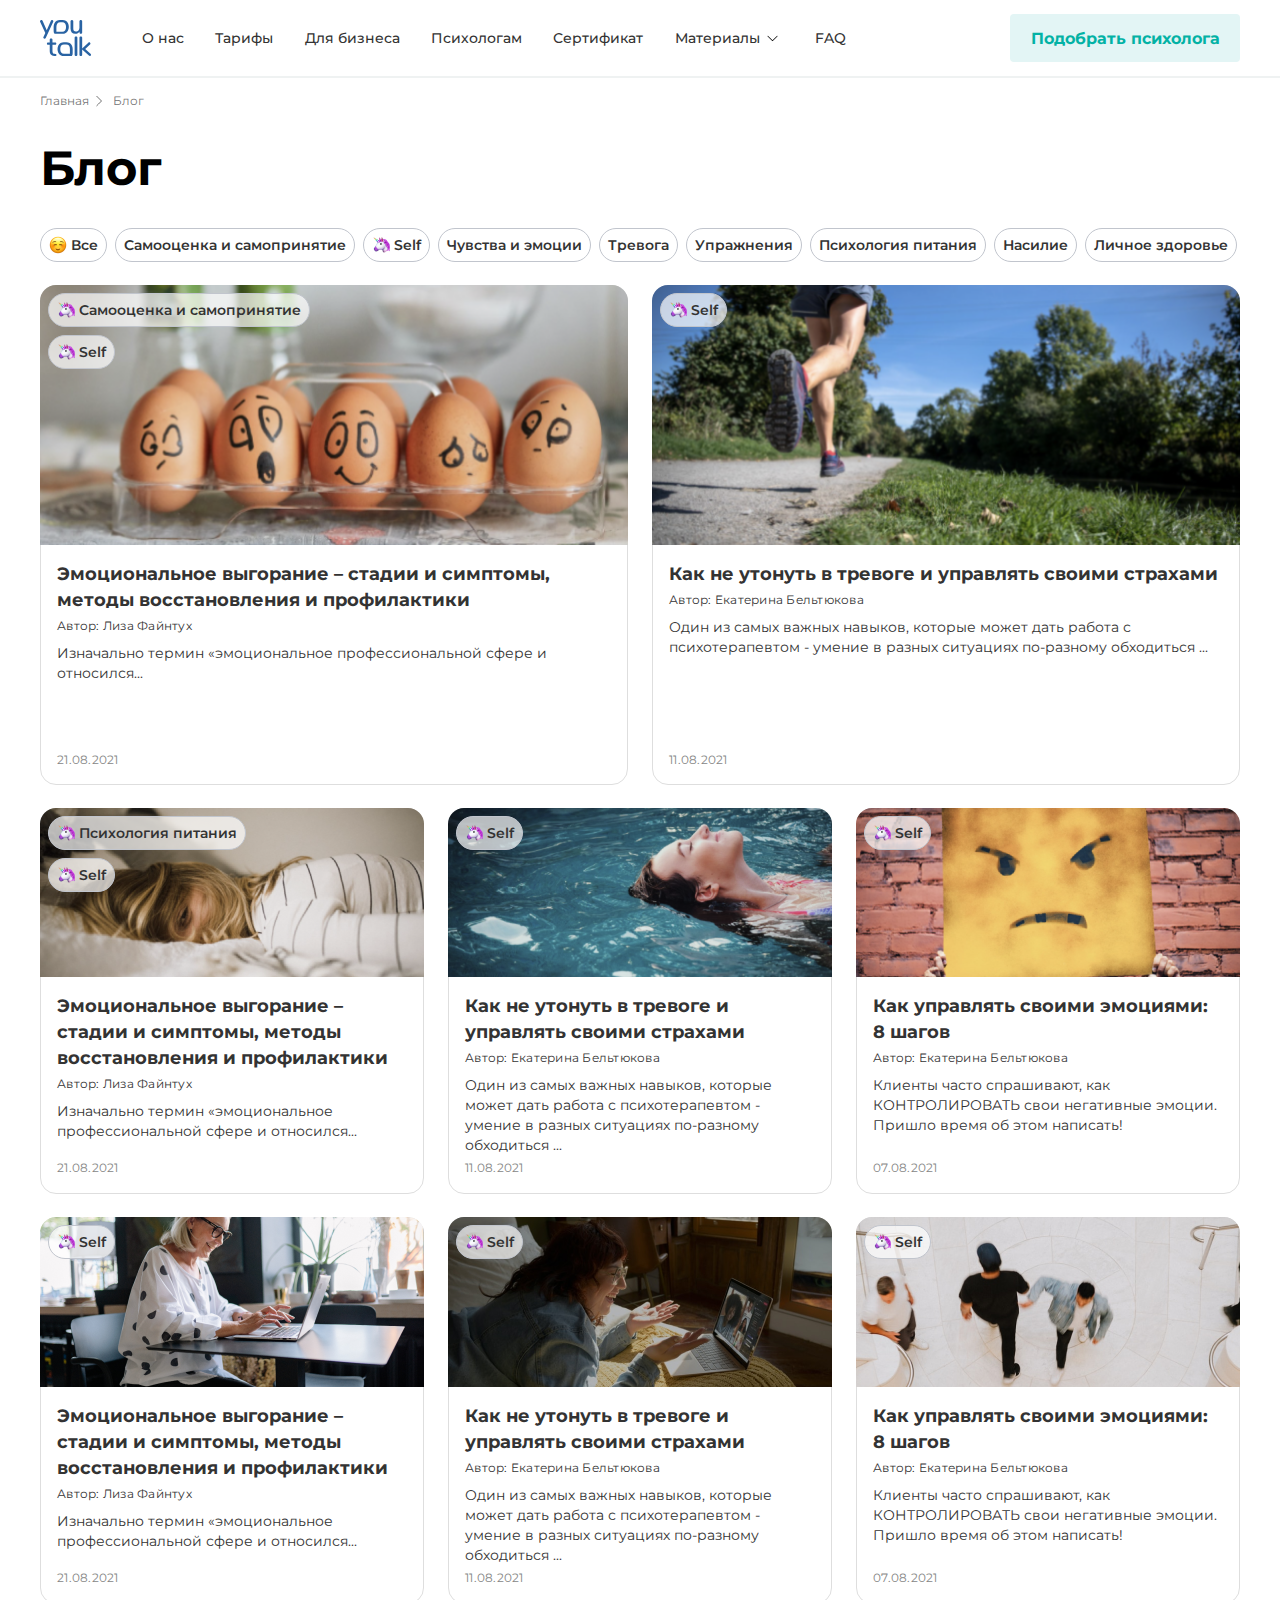
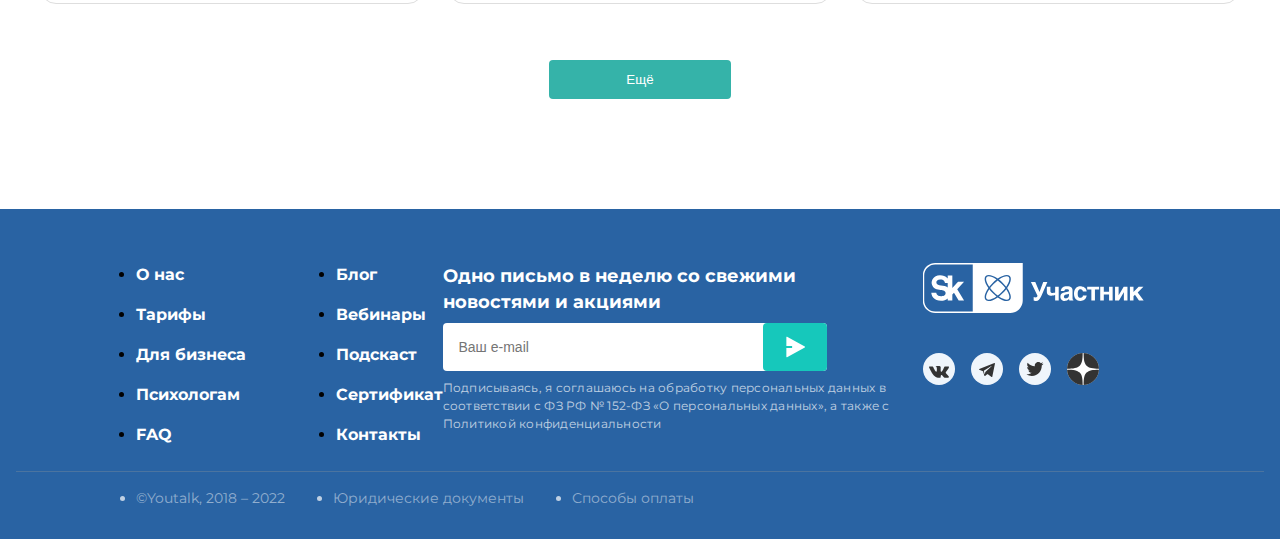
==== commit 9e9850b3: "third iteration" ====
--- a/index.html
+++ b/index.html
@@ -2,16 +2,15 @@
 <html>
     <head>
         <meta charset="utf8">
-        <link rel="stylesheet" href="styles/styles.css">
         <link rel="stylesheet" href="styles/header.css">
         <link rel="stylesheet" href="styles/main.css">
+        <link rel="stylesheet" href="styles/footer.css">
         <link rel="preconnect" href="https://fonts.googleapis.com">
         <link rel="preconnect" href="https://fonts.gstatic.com" crossorigin>
         <link rel="stylesheet" href="https://meyerweb.com/eric/tools/css/reset/reset200802.css">
         <link href="https://fonts.googleapis.com/css2?family=Montserrat:ital,wght@0,100;0,200;0,300;0,400;0,500;0,600;0,700;0,800;0,900;1,100;1,200;1,300;1,400;1,500;1,600;1,700;1,800;1,900&display=swap" rel="stylesheet">
     </head>
     <body>
-         <!--
         <header class="header">
             <div class="container">
                     <a href="main-page" class="header-logo">
@@ -76,276 +75,288 @@
                 </button>
             </div>
         </header>
-       -->
         <main class="main">
-                <ul class="breadcrumbs">
-                    <li>
-                        <a href="main-page">Главная</a>
-                    </li>
-                    <li>
+            <div class="main-container">
+                    <ul class="breadcrumbs">
+                        <li>
+                            <a href="main-page">Главная</a>
+                        </li>
+                        <li>
+                            Блог
+                        </li>
+                    </ul>
+                    <h1 class="text main-margin">
                         Блог
+                    </h1>
+
+                <ul class="main-list main-margin">
+                    <li class="main-list-item">
+                        <a href="все" class="main-list-link"> 
+                            <img class="main-list-img" src="png-filling/smile-emoji.png"> 
+                            Все
+                        </a>
+                    </li>
+                    <li class="main-list-item">
+                        <a href="самооценка и самопринятие" class="main-list-link">Самооценка и самопринятие</a>
+                    </li>
+                    <li class="main-list-item">
+                        <a href="self" class="main-list-link">
+                            <img class="main-list-img" src="png-filling/unicorn-emoji.png">
+                            Self
+                        </a>
+                    </li>
+                    <li class="main-list-item">
+                        <a href="чувства и эмоции" class="main-list-link">Чувства и эмоции</a>
+                    </li>
+                    <li class="main-list-item">
+                        <a href="тревога" class="main-list-link">Тревога</a>
+                    </li>
+                    <li class="main-list-item">
+                        <a href="упражнения" class="main-list-link">Упражнения</a>
+                    </li>
+                    <li class="main-list-item">
+                        <a href="психология питания" class="main-list-link">Психология питания</a>
+                    </li>
+                    <li class="main-list-item">
+                        <a href="насилие" class="main-list-link">Насилие</a>
+                    </li>
+                    <li class="main-list-item">
+                        <a href="личное здоровье" class="main-list-link">Личное здоровье</a>
                     </li>
                 </ul>
-                <h1 class="text main-margin">
-                    Блог
-                </h1>
-
-            <ul class="main-list main-margin">
-                <li class="main-list-item">
-                    <a class="main-list-link"> 
-                        <img class="main-list-img" src="png-filling/smile-emoji.png"> 
-                        Все
-                    </a>
-                </li>
-                <li class="main-list-item">
-                    <a class="main-list-link">Самооценка и спмопринятие</a>
-                </li>
-                <li class="main-list-item">
-                    <a class="main-list-link">
-                        <img class="main-list-img" src="png-filling/unicorn-emoji.png">
-                        Self
-                    </a>
-                </li>
-                <li class="main-list-item">
-                    <a class="main-list-link">Чувства и эмоции</a>
-                </li>
-                <li class="main-list-item">
-                    <a class="main-list-link">Тревога</a>
-                </li>
-                <li class="main-list-item">
-                    <a class="main-list-link">Упражнения</a>
-                </li>
-                <li class="main-list-item">
-                    <a class="main-list-link">Психология питания</a>
-                </li>
-                <li class="main-list-item">
-                    <a class="main-list-link">Насилие</a>
-                </li>
-                <li class="main-list-item">
-                    <a class="main-list-link">Личное здоровье</a>
-                </li>
-            </ul>
-            <ul class="hero main-margin">
-                <li class="main-content">
-                    <a href="Эмоциональное выгорание">
-                        <img class="main-content__img" src="png-filling/block1.png">
-                            <div class="main-content-filter">
-                                <ul class="main-content-item main-content-filter">
-                                    <a class="main-list-link main-list-link_hero">
-                                        <img class="main-list__img" src="png-filling/unicorn-emoji.png">
-                                        Самооценка и самопринятие
-                                    </a>     
-                                    <a class="main-list-link main-list-link_hero">
-                                        <img class="main-list__img" src="png-filling/unicorn-emoji.png">
-                                        Self
-                                    </a>
-                                </ul>
-                            </div>
-                        <div class="content-block">
-                                <p class="main-content-text main-content__text_bold">
+                <ul class="hero">
+                    <li class="hero-content">
+                        <a class="hero-link" href="Эмоциональное выгорание">
+                            <div class="hero-content__upper">
+                                <img class="hero-content__img" src="png-filling/block1.png">
+                                <ul class="hero-content-item">
+                                    <li class="main-list-link_background">
+                                        <img class="main-list__img" src="png-filling/unicorn-emoji.png">
+                                            Самооценка и самопринятие
+                                    </li>
+                                    <li class="main-list-link_background">
+                                        <img class="main-list__img" src="png-filling/unicorn-emoji.png">
+                                            Self
+                                    </li>
+                                </ul>
+                            </div>
+                            <div class="hero-content__down">
+                                <p class="hero-content__text hero-content__text_bold">
                                     Эмоциональное выгорание – стадии и симптомы, методы восстановления и профилактики
                                 </p>
-                                <p class="main-content__text main-content__text_small-latter">
+                                <p class="hero-content__text hero-content__text_small-latter">
                                     Автор: Лиза Файнтух
                                 </p>
-                                <p class="main-content__text">
+                                <p class="hero-content__text">
                                     Изначально термин «эмоциональное профессиональной сфере и относился...
                                 </p>
-                                <span class="main-content__text main-content__text_date">
+                                <span class="hero-content__text hero-content__text_date">
                                     21.08.2021
                                 </span>
-                        </div>
-                    </a>
-                </li>
-                <li class="main-content">
-                    <a href="Как не утонуть в тревоге">
-                        <img class="main-content__img" src="png-filling/block2.png">
-                            <div class="main-content-filter">
-                                <a class="main-list-link main-list-link_hero">
-                                    <img class="main-list__img" src="png-filling/unicorn-emoji.png">
-                                    Self
-                                </a>
-                            </div>
-                        <div class="content-block">
-                                <p class="main-content-text main-content__text_bold">
+                            </div>
+                        </a>
+                    </li>
+                    <li class="hero-content">
+                        <a class="hero-link" href="Эмоциональное выгорание">
+                            <div class="hero-content__upper">
+                                <img class="hero-content__img" src="png-filling/block2.png">
+                                <ul class="hero-content-item">
+                                    <li class="main-list-link_background">
+                                        <img class="main-list__img" src="png-filling/unicorn-emoji.png">
+                                            Self
+                                    </li>
+                                </ul>
+                            </div>
+                            <div class="hero-content__down">
+                                <p class="hero-content__text hero-content__text_bold">
                                     Как не утонуть в тревоге и управлять своими страхами
                                 </p>
-                                <p class="main-content-text main-content__text_small-latter">
+                                <p class="hero-content__text hero-content__text_small-latter">
                                     Автор: Екатерина Бельтюкова
                                 </p>
-                                <p class="main-content-text">
+                                <p class="hero-content__text">
                                     Один из самых важных навыков, которые может дать работа с психотерапевтом - умение в разных ситуациях по-разному обходиться ...
                                 </p>
-                                <span class="main-content-text main-content__text_date">
+                                <span class="hero-content__text hero-content__text_date">
                                     11.08.2021
                                 </span>
-                        </div>
-                    </a>
-                </li>
-                <li class="main-content">
-                    <a href="Эмоциональное выгорание">
-                        <img class="main-content__img" src="png-filling/block3.png">
-                            <div class="main-content-filter">
-                                <ul class="main-content-item main-content-filter">
-                                    <a class="main-list-link main-list-link_hero">
-                                        <img class="main-list__img" src="png-filling/unicorn-emoji.png">
-                                        Психология питания
-                                    </a>
-                                    <a class="main-list-link main-list-link_hero">
-                                        <img class="main-list__img" src="png-filling/unicorn-emoji.png">
-                                        Self
-                                    </a>
-                                </ul>
-                            </div>
-                        <div class="content-block">
-                            <p class="main-content-text main-content__text_bold">
-                                Эмоциональное выгорание – стадии и симптомы, методы восстановления и профилактики
-                            </p>
-                            <p class="main-content-text main-content__text_small-latter">
-                                Автор: Лиза Файнтух
-                            </p>
-                            <p class="main-content-text">
-                                Изначально термин «эмоциональное профессиональной сфере и относился...
-                            </p>
-                            <span class="main-content-text main-content__text_date">
-                                21.08.2021
-                            </span>
-                        </div>
-                    </a>
-                </li>
-                <li class="main-content">
-                    <a href="Как не утонуть в тревоге">
-                        <img class="main-content__img" src="png-filling/block4.png">
-                        <div class="main-content-filter">
-                                <a class="main-list-link main-list-link_hero">
-                                    <img class="main-list__img" src="png-filling/unicorn-emoji.png">
-                                    Self
-                                </a>
-                        </div>
-                        <div class="content-block">
-                            <p class="main-content__text main-content__text_bold">
-                                Как не утонуть в тревоге и управлять своими страхами
-                            </p>
-                            <p class="main-content__text main-content__text_small-latter">
-                                Автор: Екатерина Бельтюкова
-                            </p>
-                            <p class="main-content__text">
-                                Один из самых важных навыков, которые может дать работа с психотерапевтом - умение в разных ситуациях по-разному обходиться ...
-                            </p>
-                            <span class="main-content__text main-content__text_date">
-                                11.08.2021
-                            </span>
-                        </div>
-                    </a>
-                </li>
-                <li class="main-content">
-                    <a href="Как управлять своими эмоциями">
-                        <img class="main-content__img" src="png-filling/block5.png">
-                        <div class="main-content-filter">
-                                <a class="main-list-link main-list-link_hero">
-                                    <img class="main-list__img" src="png-filling/unicorn-emoji.png">
-                                    Self
-                                </a>
-                        </div>
-                        <div class="content-block">
-                            <p class="main-content-text main-content__text_bold">
-                                Как управлять своими эмоциями: 8 шагов
-                            </p>
-                            <p class="main-content-text main-content__text_small-latter">
-                                Автор: Екатерина Бельтюкова
-                            </p>
-                            <p class="main-content-text">
-                                Клиенты часто спрашивают, как КОНТРОЛИРОВАТЬ свои негативные эмоции. Пришло время об этом написать!
-                            </p>
-                            <span class="main-content-text main-content__text_date">
-                                07.08.2021
-                            </span>
-                        </div>
-                    </a>
-                </li>
-                <li class="main-content">
-                    <a href="Эмоциональное выгорание">
-                        <img class="main-content__img" src="png-filling/block6.png">
-                        <div class="main-content-filter">
-                                <a class="main-list-link main-list-link_hero">
-                                    <img class="main-list__img" src="png-filling/unicorn-emoji.png">
-                                    Self
-                                </a>
-                        </div>
-                        <div class="content-block">
-                            <p class="main-content-text main-content__text_bold">
-                                Эмоциональное выгорание – стадии и симптомы, методы восстановления и профилактики
-                            </p>
-                            <p class="main-content-text main-content__text_small-latter">
-                                Автор: Лиза Файнтух
-                            </p>
-                            <p class="main-content-text">
-                                Изначально термин «эмоциональное профессиональной сфере и относился...
-                            </p>
-                            <span class="main-content-text main-content__text_date">
-                                21.08.2021
-                            </span>
-                        </div>
-                    </a>
-                </li>
-                <li class="main-content">
-                    <a href="Как не утонуть в тревоге">
-                        <img class="main-content__img" src="png-filling/block7.png">
-                        <div class="main-content-filter">
-                                <a class="main-list-link main-list-link_hero">
-                                    <img class="main-list__img" src="png-filling/unicorn-emoji.png">
-                                    Self
-                                </a>
-                        </div>
-                        <div class="content-block">
-                            <p class="main-content-text main-content__text_bold">
-                                Как не утонуть в тревоге и управлять своими страхами
-                            </p>
-                            <p class="main-content-text main-content__text_small-latter">
-                                Автор: Екатерина Бельтюкова
-                            </p>
-                            <p class="main-content-text">
-                                Один из самых важных навыков, которые может дать работа с психотерапевтом - умение в разных ситуациях по-разному обходиться ...
-                            </p>
-                            <span class="main-content-text main-content__text_date">
-                                11.08.2021
-                            </span>
-                        </div>
-                    </a>
-                </li>
-                <li class="main-content">
-                    <a href="Как управлять своими эмоциями">
-                        <img class="main-content__img" src="png-filling/block8.png">
-                        <div class="main-content-filter">
-                                <a class="main-list-link main-list-link_hero">
-                                    <img class="main-list__img" src="png-filling/unicorn-emoji.png">
-                                    Self
-                                </a>
-                        </div>
-                        <div class="content-block">
-                            <p class="main-content-text main-content__text_bold">
-                                Как управлять своими эмоциями: 8 шагов
-                            </p>
-                            <p class="main-content-text main-content__text_small-latter">
-                                Автор: Екатерина Бельтюкова
-                            </p>
-                            <p class="main-content-text">
-                                Клиенты часто спрашивают, как КОНТРОЛИРОВАТЬ свои негативные эмоции. Пришло время об этом написать!
-                            </p>
-                            <span class="main-content-text main-content__text_date">
-                                07.08.2021
-                            </span>
-                        </div>
-                    </a>
-                </li>
-            </ul>
-                <button class="information-button">
-                    Ещё
-                </button>
+                            </div>
+                        </a>
+                    </li>
+                    <li class="hero-content">
+                        <a class="hero-link" href="Эмоциональное выгорание">
+                            <div class="hero-content__upper">
+                                <img class="hero-content__img" src="png-filling/block3.png">
+                                <ul class="hero-content-item">
+                                    <li class="main-list-link_background">
+                                        <img class="main-list__img" src="png-filling/unicorn-emoji.png">
+                                            Психология питания
+                                    </li>
+                                    <li class="main-list-link_background">
+                                        <img class="main-list__img" src="png-filling/unicorn-emoji.png">
+                                            Self
+                                    </li>
+                                </ul>
+                            </div>
+                            <div class="hero-content__down">
+                                <p class="hero-content__text hero-content__text_bold">
+                                    Эмоциональное выгорание – стадии и симптомы, методы восстановления и профилактики
+                                </p>
+                                <p class="hero-content__text hero-content__text_small-latter">
+                                    Автор: Лиза Файнтух
+                                </p>
+                                <p class="hero-content__text">
+                                    Изначально термин «эмоциональное профессиональной сфере и относился...
+                                </p>
+                                <span class="hero-content__text hero-content__text_date">
+                                    21.08.2021
+                                </span>
+                            </div>
+                        </a>
+                    </li>
+                    <li class="hero-content">
+                        <a class="hero-link" href="Эмоциональное выгорание">
+                            <div class="hero-content__upper">
+                                <img class="hero-content__img" src="png-filling/block4.png">
+                                <ul class="hero-content-item">
+                                    <li class="main-list-link_background">
+                                        <img class="main-list__img" src="png-filling/unicorn-emoji.png">
+                                            Self
+                                    </li>
+                                </ul>
+                            </div>
+                            <div class="hero-content__down">
+                                <p class="hero-content__text hero-content__text_bold">
+                                    Как не утонуть в тревоге и управлять своими страхами
+                                </p>
+                                <p class="hero-content__text hero-content__text_small-latter">
+                                    Автор: Екатерина Бельтюкова
+                                </p>
+                                <p class="hero-content__text">
+                                    Один из самых важных навыков, которые может дать работа с психотерапевтом - умение в разных ситуациях по-разному обходиться ...
+                                </p>
+                                <span class="hero-content__text hero-content__text_date">
+                                    11.08.2021
+                                </span>
+                            </div>
+                        </a>
+                    </li>
+                    <li class="hero-content">
+                        <a class="hero-link" href="Эмоциональное выгорание">
+                            <div class="hero-content__upper">
+                                <img class="hero-content__img" src="png-filling/block5.png">
+                                <ul class="hero-content-item">
+                                    <li class="main-list-link_background">
+                                        <img class="main-list__img" src="png-filling/unicorn-emoji.png">
+                                            Self
+                                    </li>
+                                </ul>
+                            </div>
+                            <div class="hero-content__down">
+                                <p class="hero-content__text hero-content__text_bold">
+                                    Как управлять своими эмоциями: 8 шагов
+                                </p>
+                                <p class="hero-content__text hero-content__text_small-latter">
+                                    Автор: Екатерина Бельтюкова
+                                </p>
+                                <p class="hero-content__text">
+                                    Клиенты часто спрашивают, как КОНТРОЛИРОВАТЬ свои негативные эмоции. Пришло время об этом написать!
+                                </p>
+                                <span class="hero-content__text hero-content__text_date">
+                                    07.08.2021
+                                </span>
+                            </div>
+                        </a>
+                    </li>
+                    <li class="hero-content">
+                        <a class="hero-link" href="Эмоциональное выгорание">
+                            <div class="hero-content__upper">
+                                <img class="hero-content__img" src="png-filling/block6.png">
+                                <ul class="hero-content-item">
+                                    <li class="main-list-link_background">
+                                        <img class="main-list__img" src="png-filling/unicorn-emoji.png">
+                                            Self
+                                    </li>
+                                </ul>
+                            </div>
+                            <div class="hero-content__down">
+                                <p class="hero-content__text hero-content__text_bold">
+                                    Эмоциональное выгорание – стадии и симптомы, методы восстановления и профилактики
+                                </p>
+                                <p class="hero-content__text hero-content__text_small-latter">
+                                    Автор: Лиза Файнтух
+                                </p>
+                                <p class="hero-content__text">
+                                    Изначально термин «эмоциональное профессиональной сфере и относился...
+                                </p>
+                                <span class="hero-content__text hero-content__text_date">
+                                    21.08.2021
+                                </span>
+                            </div>
+                        </a>
+                    </li>
+                    <li class="hero-content">
+                        <a class="hero-link" href="Эмоциональное выгорание">
+                            <div class="hero-content__upper">
+                                <img class="hero-content__img" src="png-filling/block7.png">
+                                <ul class="hero-content-item">
+                                    <li class="main-list-link_background">
+                                        <img class="main-list__img" src="png-filling/unicorn-emoji.png">
+                                            Self
+                                    </li>
+                                </ul>
+                            </div>
+                            <div class="hero-content__down">
+                                <p class="hero-content__text hero-content__text_bold">
+                                    Как не утонуть в тревоге и управлять своими страхами
+                                </p>
+                                <p class="hero-content__text hero-content__text_small-latter">
+                                    Автор: Екатерина Бельтюкова
+                                </p>
+                                <p class="hero-content__text">
+                                    Один из самых важных навыков, которые может дать работа с психотерапевтом - умение в разных ситуациях по-разному обходиться ...
+                                </p>
+                                <span class="hero-content__text hero-content__text_date">
+                                    11.08.2021
+                                </span>
+                            </div>
+                        </a>
+                    </li>
+                    <li class="hero-content">
+                        <a class="hero-link" href="Эмоциональное выгорание">
+                            <div class="hero-content__upper">
+                                <img class="hero-content__img" src="png-filling/block8.png">
+                                <ul class="hero-content-item">
+                                    <li class="main-list-link_background">
+                                        <img class="main-list__img" src="png-filling/unicorn-emoji.png">
+                                            Self
+                                    </li>
+                                </ul>
+                            </div>
+                            <div class="hero-content__down">
+                                <p class="hero-content__text hero-content__text_bold">
+                                    Как управлять своими эмоциями: 8 шагов
+                                </p>
+                                <p class="hero-content__text hero-content__text_small-latter">
+                                    Автор: Екатерина Бельтюкова
+                                </p>
+                                <p class="hero-content__text">
+                                    Клиенты часто спрашивают, как КОНТРОЛИРОВАТЬ свои негативные эмоции. Пришло время об этом написать!
+                                </p>
+                                <span class="hero-content__text hero-content__text_date">
+                                    07.08.2021
+                                </span>
+                            </div>
+                        </a>
+                    </li>
+                </ul>
+                    <button class="information-button">
+                        Ещё
+                    </button>
+            </div>
         </main>
-        <!--
         <footer class="footer">
-            <div class="footer-content">
+            <div class="footer-container">
                 <div class="footer-information">
                     <div class="footer-list">
                         <ul class="footer-nav">
@@ -508,6 +519,5 @@
                 </div>
             </div>
         </footer>
-        -->
     </body>
 </html>
--- a/styles/header.css
+++ b/styles/header.css
@@ -1,16 +1,27 @@
+*,
+*::before,
+*::after{
+  box-sizing: border-box;
+  margin: 0;
+  padding: 0;
+}
 
+body {
+  font-family: 'Montserrat', sans-serif;
+  box-sizing: border-box;
+}
 
 .header {
     border-bottom: 2px solid rgba(239, 242, 242, 1);
 }
 
 .container {
+    display: flex;
+    flex-direction: row;
+    flex-wrap: nowrap;
     width: 100%;
     max-width: 1232px;
     margin: 0 auto;
-    display: flex;
-    flex-direction: row;
-    flex-wrap: nowrap;
     padding: 14px 16px;
 }
 
--- a/styles/main.css
+++ b/styles/main.css
@@ -0,0 +1,279 @@
+*,
+*::before,
+*::after{
+  box-sizing: border-box;
+  margin: 0;
+  padding: 0;
+}
+
+body {
+  font-family: 'Montserrat', sans-serif;
+  box-sizing: border-box;
+}
+
+.link,
+.link:visited,
+.link:hover,
+.link:active {
+  color: #333333;
+  text-decoration: none;
+}
+
+.main-container {
+    display: flex;
+    flex-direction: column;
+    flex-wrap: nowrap;
+    width: 100%;
+    max-width: 1232px;
+    margin: 0 auto;
+    padding: 14px 16px;
+}
+
+ul.breadcrumbs {
+    list-style: none;
+    font-weight: 400;
+    display: flex;
+    align-items: center;
+}
+  
+ul.breadcrumbs li {
+  font-size: 12px;
+  line-height: 18px;
+  color: rgba(51, 51, 51, 0.7);
+  display: inline-flex;
+  align-items: center;
+  line-height: 18px;
+}
+  
+ul.breadcrumbs li+li:before {
+  color: rgba(51, 51, 51, 0.7);
+  display: block;
+  height: 14px;
+  padding-right: 8px;
+  padding-left: 4px;
+  content: url( "data:image/svg+xml,%3Csvg xmlns='http://www.w3.org/2000/svg' width='12' height='12' viewBox='0 0 6 12' fill='none'%3E%3Cpath d='M0.8125 10.6875L2.375 9.125L5.5 6L2.375 2.875L0.8125 1.3125' stroke='%23333333' stroke-opacity='0.7' stroke-linecap='round' stroke-linejoin='round'/%3E%3C/svg%3E")
+}
+
+ul.breadcrumbs li a {
+  color: rgba(51, 51, 51, 0.7);
+  text-decoration: none;
+}
+
+ul.breadcrumbs li a:hover {
+  color: rgba(51, 51, 51, 0.7);
+  text-decoration: underline;
+}
+
+.text {
+  display: flex;
+  margin-top: 30px;
+  font-weight: 700;
+  font-size: 48px;
+  width: 552px;
+  line-height: 56px;
+  font-style: normal;
+}
+
+.main-list {
+    display: flex;
+    align-items: flex;
+    flex-direction: row;
+    flex-wrap: wrap;
+    gap: 8px;
+    align-self: stretch;  
+    list-style-type: none;
+    margin: 32px 0 23px 0;
+}
+  
+.main-list-link {
+    display: flex;
+    border-radius: 24px;
+    border: 1px solid #C1C5CD;
+    padding: 6px 8px;
+    gap: 4px;
+    font-size: 13.8px;
+    font-weight: 600;
+    align-items: center;
+    line-height: 20px;
+    text-decoration: none;
+    color: #333;
+}
+  
+.main-list-link:hover {
+    background-color: #a5a5a514;
+}
+  
+.main-list-link:active {
+    background-color: #8888881e;
+}
+
+.main__hero_block{
+    display: flex;
+    align-items: flex-start;
+    flex-direction: column;
+    width: 50%;
+    border: 1px solid #C1C5CD;
+    border-radius: 16px;
+}
+  
+.hero {
+    display: flex;
+    flex-direction: row;
+    flex-wrap: wrap;
+    justify-content: space-between;
+  
+}
+
+.hero-content {
+    display: flex;
+    flex-direction: column;
+    flex-wrap: wrap;
+    max-width: 384px;
+    border: 1px solid #DEDEDE;
+    border-radius: 16px;
+    margin-bottom: 23px;
+    align-content: center;
+}
+
+
+.hero-content:nth-child(-n + 2) {
+    max-width: 588px;
+    display: flex;
+    max-height: 500px;
+    align-content: center; 
+}
+
+.hero-content:nth-child(-n + 2) .hero-content__down {
+    min-height: 240px;
+}
+
+.hero-link {
+    text-decoration: none;
+    color: var(--text-primary, #333);
+}
+
+.hero-content__upper {
+    position: relative;
+    padding-top: 44.37%;
+    margin: -1px -1px 0;
+}
+
+.hero-content-item {
+    position: absolute;
+    display: flex;
+    padding: 8px;
+}
+  
+.main-list-link_background {
+    background: rgba(255, 255, 255, 0.70);
+    display: flex;
+    border-radius: 24px;
+    border: 1px solid #C1C5CD;
+    padding: 6px 8px;
+    gap: 4px;
+    font-size: 13.8px;
+    font-weight: 600;
+    align-items: center;
+    line-height: 20px;
+}
+
+.hero-content__down {
+    min-height: 216px;
+    padding: 16px;
+    display: flex;
+    flex-grow: 1;
+    flex-direction: column;
+}
+
+.hero-content__text {
+    font-size: 14px;
+    font-weight: 400;
+    font-style: normal;
+    line-height: 20px;
+    text-overflow: ellipsis;
+}
+
+.hero-content__img {
+    border-top-left-radius: 16px;
+    border-top-right-radius: 16px;
+    position: absolute;
+    width: 100%;
+    height: 100%;
+    object-fit: cover;
+    left: 0;
+    top: 0;
+}
+  
+.hero-content-item {
+    display: flex;
+    position: absolute;
+    flex-direction: column;
+    align-items: flex-start;
+    gap: 8px;
+    top: 0;
+    left: 0;
+}
+
+  
+.hero-content__text_bold {
+    font-size: 18px;
+    font-weight: 700;
+    font-style: normal;
+    line-height: 26px;
+    margin-bottom: 4px;
+}
+  
+.hero-content__text_small-latter {
+    font-size: 12px;
+    font-weight: 400;
+    font-style: normal;
+    line-height: 18px;
+    letter-spacing: 0.25px;
+    margin-bottom: 8px;
+}
+  
+.hero-content__text_date {
+    display: flex;
+    font-size: 12px;
+    font-weight: 400;
+    font-style: normal;
+    line-height: 18px;
+    letter-spacing: 0.25px;
+    color: rgba(134, 134, 134, 1);
+    margin-top: auto;
+}
+  
+
+.main-list-link_hero {
+    margin: 8px 0 0 8px;
+    background: rgba(255, 255, 255, 0.70);
+}
+  
+.main-list-link_hero:hover {
+    background-color: rgba(196, 196, 196, 0.572);
+}
+
+.information-button {
+    display: flex;;
+    font-style: normal;
+    color: #FFF;
+    min-width: 182px;
+    min-height: 24px;
+    padding: 12px 16px;
+    justify-content: center;
+    align-items: center;
+    margin: 33px auto 96px auto;
+    border-radius: 4px;
+    background: var(--primary-400, #35B3A9);
+    border: 0;
+    cursor: pointer;
+    transition: background-color 0.2s;
+  }
+  
+  .information-button:hover {
+    background-color: var(--primary-400, #35b3a9a9);;
+  }
+  
+  .information-button:active {
+    background-color: var(--primary-400, #35B3A9);;
+  }--- a/styles/footer.css
+++ b/styles/footer.css
@@ -0,0 +1,192 @@
+*,
+*::before,
+*::after{
+  box-sizing: border-box;
+  margin: 0;
+  padding: 0;
+}
+
+body {
+  font-family: 'Montserrat', sans-serif;
+  box-sizing: border-box;
+}
+
+.footer-container {
+    display: flex;
+    background: #2963A3;
+    flex-direction: column;
+    flex-wrap: nowrap;
+    width: 100%;
+    max-width: 1440px;
+    margin: 0 auto;
+    padding: 14px 16px;
+}
+
+.footer-information {
+    display: flex;
+    height: auto;
+    padding: 40px 120px 24px;
+    justify-content: space-between;
+    border-bottom: 1px solid rgba(157, 157, 157, 0.3);
+  }
+
+  .agree {
+    margin-top: 8px;
+    font-size: 12px;
+    font-weight: 400;
+    line-height: 18px;
+    letter-spacing: 0.25px;
+    color: rgba(255, 255, 255, 1);
+    opacity: 0.699999988079071;
+  }
+  
+  .footer-content {
+    background: #2963A3;
+    min-width: 1440px;
+    height: 302px;
+  }
+  
+  .footer-information {
+    display: flex;
+    height: auto;
+    padding: 40px 120px 24px;
+    justify-content: space-between;
+    border-bottom: 1px solid rgba(157, 157, 157, 0.3);
+  }
+  
+  .footer-list {
+    width: 310px;
+    display: flex;
+    flex-direction: row;
+    flex-wrap: wrap;
+    justify-content: space-between;
+  }
+  
+  .footer-list-link {
+    text-decoration: none;
+    font-size: 16px;
+    font-weight: 700;
+    line-height: 24px;
+    color: rgba(255, 255, 255, 1);
+  }
+  
+  .footer-nav {
+    gap: 16px;
+    display: flex;
+    flex-direction: column;
+  }
+  
+  .footer-list-link:hover {
+    color: #c5c5c5bf;
+  }
+  
+  .mail {
+    display: flex;
+    flex-direction: column;
+    align-items: flex-start;
+    width: 486px;
+  }
+  
+  .info-about-mail {
+    font-size: 18px;
+    font-weight: 700;
+    line-height: 26px;
+    width: 384px;
+    margin-bottom: 8px;
+    color: #FFF;;
+  }
+  
+  .form {
+    display: flex;
+    align-items: center;
+    justify-content: flex-end;
+    height: 48px;
+  }
+  
+  .input-button {
+    margin: 0;
+    padding: 12px 20px;
+    display: inline-flex;
+    border-radius: 4px;
+    background: #16C8BB;
+    border: 0;
+    position: absolute;
+    gap: 10px;
+    flex-shrink: 0;
+    cursor: pointer;
+    transition: background-color 0.2s;
+  }
+  
+  .input-button:hover {
+    background-color: #13a69c;
+  }
+  
+  .input-button:active {
+    background-color: #16C8BB;
+  }
+  
+  .input-send-mail {
+    min-width: 384px;
+    line-height: 20px;
+    padding: 14px 52px 14px 16px;
+    border-radius: 4px;
+    border: 1px solid rgba(157, 157, 157, 0.20);
+    background: #FFF;
+    border: 0;
+    font-size: 14px;
+    font-weight: 400;
+    color: var(--text-secondary, #9D9D9D);
+  }
+  
+  .footer-icon {
+    display: flex;
+    flex-direction: column;
+    align-content: flex-end;
+    min-width: 221px;
+  }
+  
+  .icon-list {
+    display: flex;
+    justify-content: flex-start;
+    align-items: center;
+    flex-direction: row;
+    gap: 16px;
+    margin-top: 40px;
+  }
+  
+  .icon-background {
+    display: flex;
+    border-radius: 60px;
+    background: #EFF5FB;
+    width: 32px;
+    height: 32px;
+    justify-content: center;
+    align-items: center;
+  }
+  
+  .footer-bottom {
+    margin: 16px 120px 17px 120px;
+    
+  }
+  
+  .important-info {
+    display: flex;
+    gap: 48px;
+  }
+  
+  .important-info__list {
+    font-size: 14px;
+    font-weight: 400;
+    line-height: 20px;
+    color: #FFF;;
+    opacity: 0.699999988079071;
+  }
+  
+  .important-info__list-link {
+    color: rgba(255, 255, 255, 0.69);
+    text-decoration: none;
+  }
+  
+  .important-info__list-link:hover {
+    color: rgba(255, 255, 255, 0.523);
+  }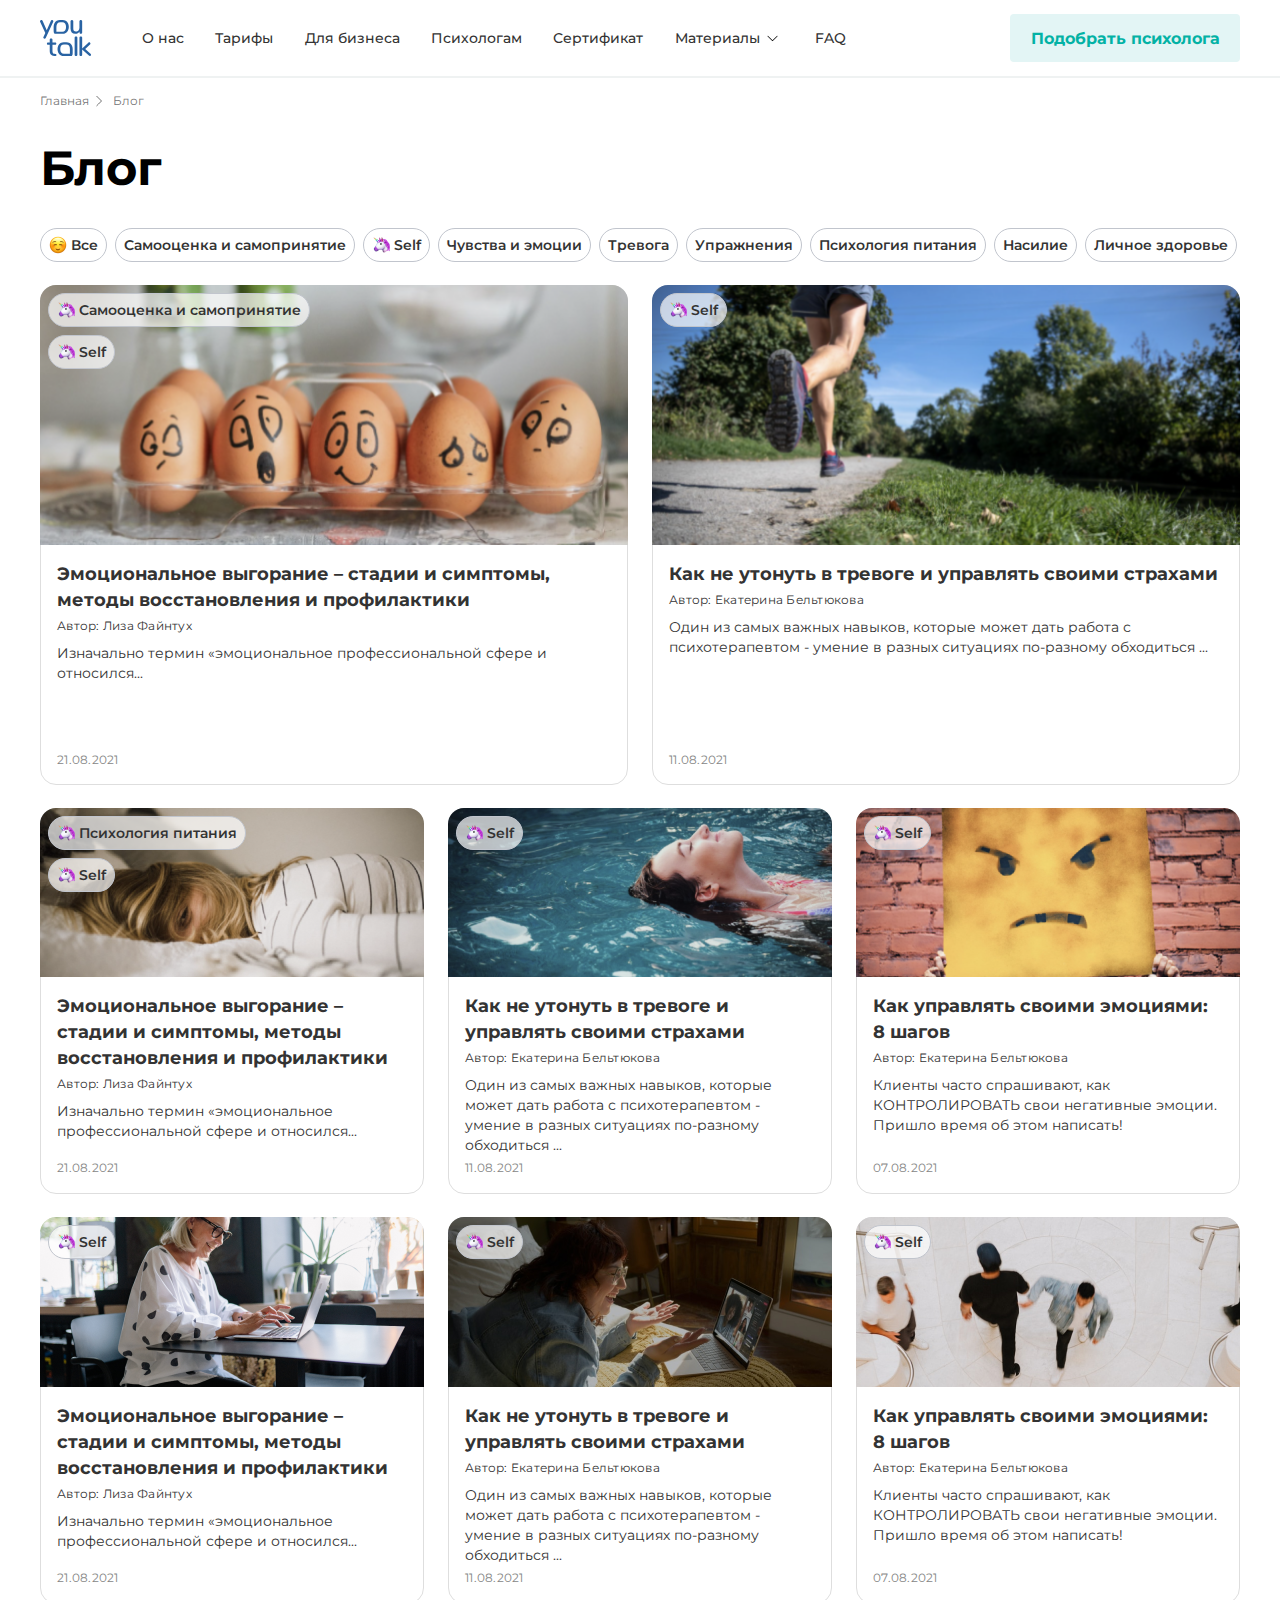
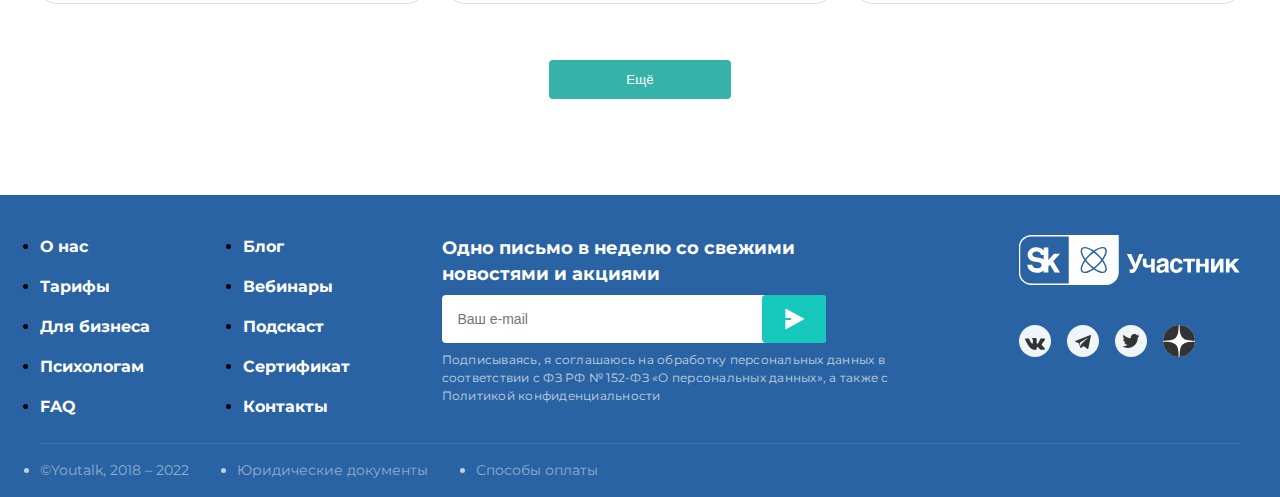
==== commit de484606: "final fix" ====
--- a/index.html
+++ b/index.html
@@ -504,6 +504,7 @@
                             </ul>
                         </div>
                 </div>
+                <div class="line"></div>
                 <div class="footer-bottom">
                     <ul class="important-info">
                         <li class="important-info__list">
--- a/styles/main.css
+++ b/styles/main.css
@@ -262,7 +262,7 @@
     padding: 12px 16px;
     justify-content: center;
     align-items: center;
-    margin: 33px auto 96px auto;
+    margin: 33px auto 82px auto;
     border-radius: 4px;
     background: var(--primary-400, #35B3A9);
     border: 0;
--- a/styles/footer.css
+++ b/styles/footer.css
@@ -16,18 +16,19 @@
     background: #2963A3;
     flex-direction: column;
     flex-wrap: nowrap;
-    width: 100%;
-    max-width: 1440px;
     margin: 0 auto;
-    padding: 14px 16px;
 }
 
 .footer-information {
+    height: auto;
+    justify-content: space-between;
     display: flex;
-    height: auto;
-    padding: 40px 120px 24px;
-    justify-content: space-between;
-    border-bottom: 1px solid rgba(157, 157, 157, 0.3);
+    flex-direction: row;
+    flex-wrap: nowrap;
+    width: 100%;
+    max-width: 1232px;
+    margin: 0 auto;
+    padding: 40px 16px 24px 16px;
   }
 
   .agree {
@@ -44,14 +45,6 @@
     background: #2963A3;
     min-width: 1440px;
     height: 302px;
-  }
-  
-  .footer-information {
-    display: flex;
-    height: auto;
-    padding: 40px 120px 24px;
-    justify-content: space-between;
-    border-bottom: 1px solid rgba(157, 157, 157, 0.3);
   }
   
   .footer-list {
@@ -130,7 +123,6 @@
     line-height: 20px;
     padding: 14px 52px 14px 16px;
     border-radius: 4px;
-    border: 1px solid rgba(157, 157, 157, 0.20);
     background: #FFF;
     border: 0;
     font-size: 14px;
@@ -165,7 +157,10 @@
   }
   
   .footer-bottom {
-    margin: 16px 120px 17px 120px;
+    width: 100%;
+    max-width: 1232px;
+    margin: 0 auto;
+    padding: 16px 16px 17px 16px;
     
   }
   
@@ -189,4 +184,13 @@
   
   .important-info__list-link:hover {
     color: rgba(255, 255, 255, 0.523);
+  }
+
+  .line {
+    width: 100%;
+    height: 1px;
+    max-width: 1200px;
+    margin: 0 auto;
+    opacity: 0.30000001192092896;
+    background: var(--text-grey, #9D9D9D);
   }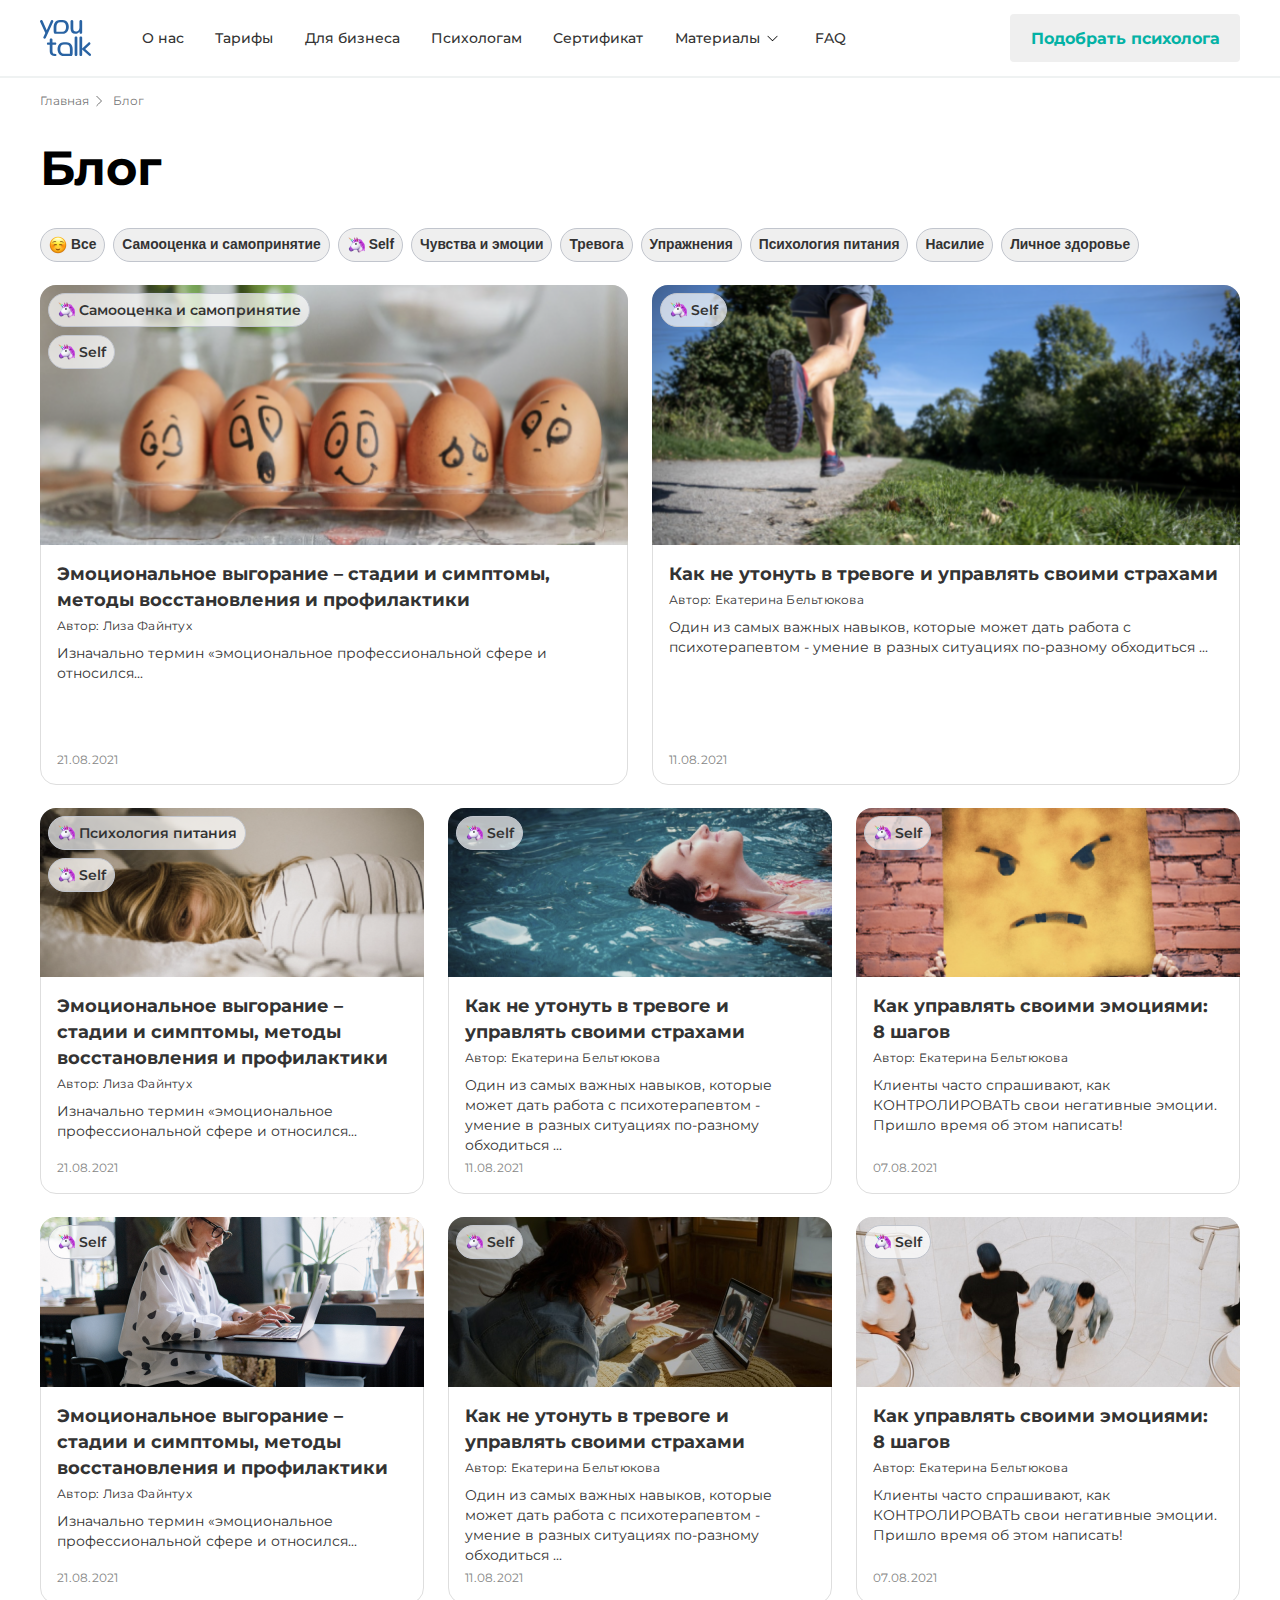
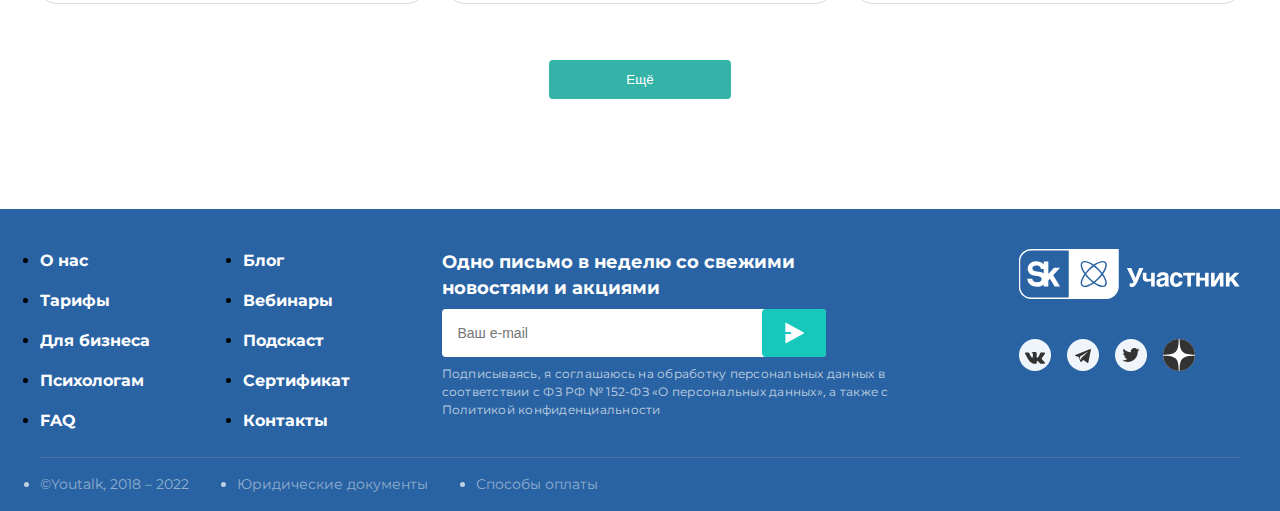
==== commit 66c073b0: "all done" ====
--- a/index.html
+++ b/index.html
@@ -91,37 +91,37 @@
 
                 <ul class="main-list main-margin">
                     <li class="main-list-item">
-                        <a href="все" class="main-list-link"> 
+                        <button href="все" class="main-list-link"> 
                             <img class="main-list-img" src="png-filling/smile-emoji.png"> 
                             Все
-                        </a>
-                    </li>
-                    <li class="main-list-item">
-                        <a href="самооценка и самопринятие" class="main-list-link">Самооценка и самопринятие</a>
-                    </li>
-                    <li class="main-list-item">
-                        <a href="self" class="main-list-link">
+                        </button>
+                    </li>
+                    <li class="main-list-item">
+                        <button href="самооценка и самопринятие" class="main-list-link">Самооценка и самопринятие</a>
+                    </li>
+                    <li class="main-list-item">
+                        <button href="self" class="main-list-link">
                             <img class="main-list-img" src="png-filling/unicorn-emoji.png">
                             Self
-                        </a>
-                    </li>
-                    <li class="main-list-item">
-                        <a href="чувства и эмоции" class="main-list-link">Чувства и эмоции</a>
-                    </li>
-                    <li class="main-list-item">
-                        <a href="тревога" class="main-list-link">Тревога</a>
-                    </li>
-                    <li class="main-list-item">
-                        <a href="упражнения" class="main-list-link">Упражнения</a>
-                    </li>
-                    <li class="main-list-item">
-                        <a href="психология питания" class="main-list-link">Психология питания</a>
-                    </li>
-                    <li class="main-list-item">
-                        <a href="насилие" class="main-list-link">Насилие</a>
-                    </li>
-                    <li class="main-list-item">
-                        <a href="личное здоровье" class="main-list-link">Личное здоровье</a>
+                        </button>
+                    </li>
+                    <li class="main-list-item">
+                        <button href="чувства и эмоции" class="main-list-link">Чувства и эмоции</a>
+                    </li>
+                    <li class="main-list-item">
+                        <button href="тревога" class="main-list-link">Тревога</a>
+                    </li>
+                    <li class="main-list-item">
+                        <button href="упражнения" class="main-list-link">Упражнения</a>
+                    </li>
+                    <li class="main-list-item">
+                        <button href="психология питания" class="main-list-link">Психология питания</a>
+                    </li>
+                    <li class="main-list-item">
+                        <button href="насилие" class="main-list-link">Насилие</a>
+                    </li>
+                    <li class="main-list-item">
+                        <button href="личное здоровье" class="main-list-link">Личное здоровье</a>
                     </li>
                 </ul>
                 <ul class="hero">
--- a/styles/header.css
+++ b/styles/header.css
@@ -32,15 +32,16 @@
 }
 
 .header-list {
-    display: flex;
-    align-items: center;
-    gap: 30px;
-    width: 704px;
-    font-weight: 500;
-    font-size: 14px;
-    list-style-type: none;
-    cursor: pointer;
-    justify-content: space-between;
+  display: flex;
+  align-items: center;
+  gap: 3%;
+  margin-right: 15px;
+  width: 704px;
+  font-weight: 500;
+  font-size: 14px;
+  list-style-type: none;
+  cursor: pointer;
+  justify-content: space-between;
 }
 
 .list-item__link:hover {
@@ -76,14 +77,11 @@
 .header-button {
     display: flex;
     justify-content: center;
-    text-align: center;
     align-items: center;
     width: 230px;
     height: 48px;
-    background-color: rgba(227, 245, 245, 1);
     border: 0;
     border-radius: 4px;
-    font-weight: 700;
     transition: background-color 0.2s;
     margin-left: auto;
     text-decoration: none;
@@ -102,4 +100,13 @@
   
   .header-button:active {
     background-color: rgba(7, 178, 187, 0.323);
-  }+  }
+
+
+@media (max-width: 1024px) {
+  .container{width: 100%; max-width: 992px; margin: 0 auto; padding: 14px 16px; float:none}
+  .header-list{gap: 16px; margin-right: 20px;}
+  .header-logo{margin-right: 31px;}
+  .header{border-width: 1px;}
+  .header-button{min-width: 230px;}
+}--- a/styles/main.css
+++ b/styles/main.css
@@ -262,7 +262,7 @@
     padding: 12px 16px;
     justify-content: center;
     align-items: center;
-    margin: 33px auto 82px auto;
+    margin: 33px auto 96px auto;
     border-radius: 4px;
     background: var(--primary-400, #35B3A9);
     border: 0;
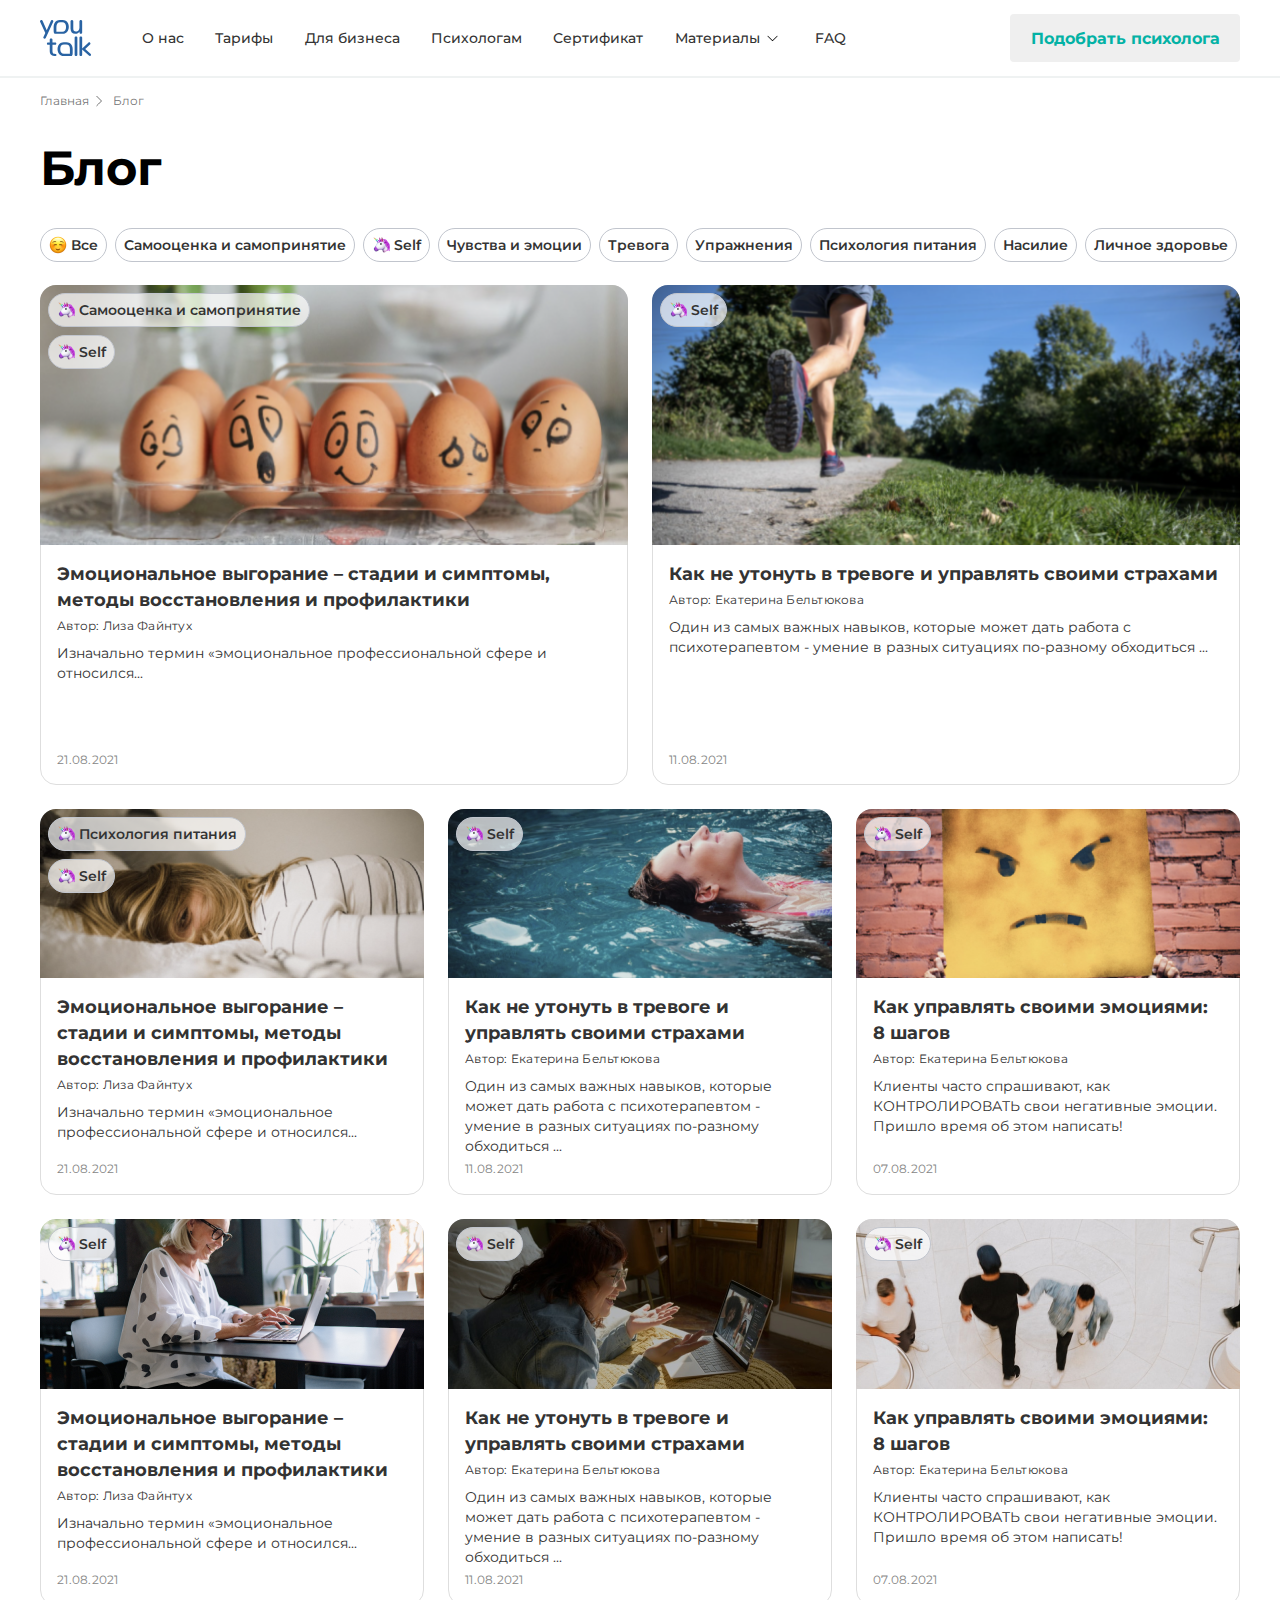
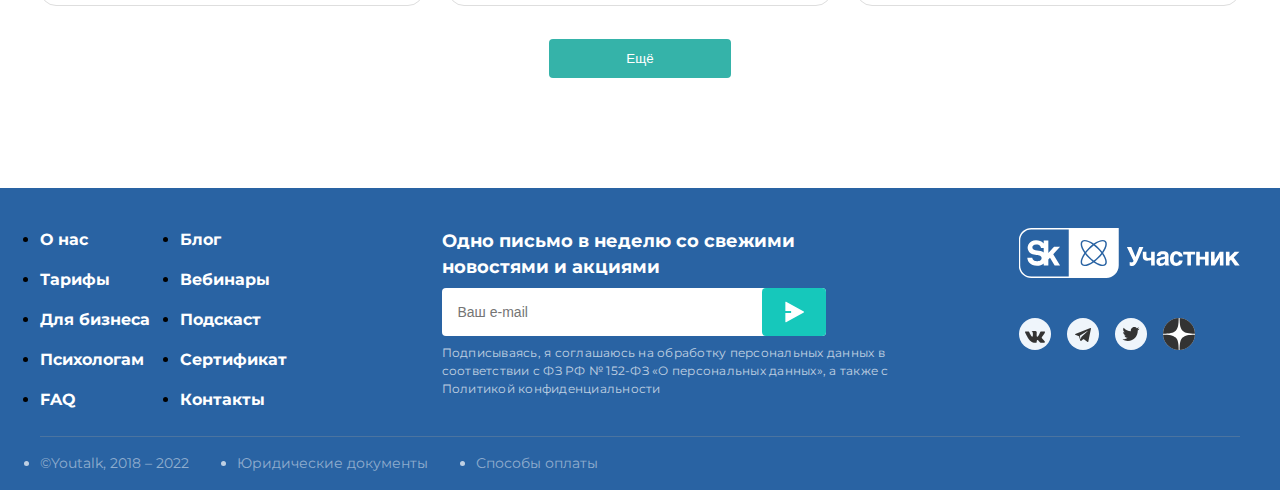
==== commit 2432cc83: "1024ready" ====
--- a/index.html
+++ b/index.html
@@ -127,8 +127,12 @@
                 <ul class="hero">
                     <li class="hero-content">
                         <a class="hero-link" href="Эмоциональное выгорание">
-                            <div class="hero-content__upper">
-                                <img class="hero-content__img" src="png-filling/block1.png">
+                            <div class="hero-content__upper hero-content__upper_large">
+                                    <picture>
+                                        <source media="(max-width: 1024px)" srcset="png-filling/block11.png">
+                                        <source media="(min-width: 960px)" srcset="png-filling/block1.png">
+                                        <img class="hero-content__img" src="png-filling/block1.png">
+                                   </picture>
                                 <ul class="hero-content-item">
                                     <li class="main-list-link_background">
                                         <img class="main-list__img" src="png-filling/unicorn-emoji.png">
@@ -158,8 +162,12 @@
                     </li>
                     <li class="hero-content">
                         <a class="hero-link" href="Эмоциональное выгорание">
-                            <div class="hero-content__upper">
-                                <img class="hero-content__img" src="png-filling/block2.png">
+                            <div class="hero-content__upper hero-content__upper_large">
+                                <picture>
+                                    <source media="(max-width: 1024px)" srcset="png-filling/block22.png">
+                                    <source media="(min-width: 960px)" srcset="png-filling/block2.png">
+                                    <img class="hero-content__img" src="png-filling/block2.png">
+                               </picture>
                                 <ul class="hero-content-item">
                                     <li class="main-list-link_background">
                                         <img class="main-list__img" src="png-filling/unicorn-emoji.png">
--- a/styles/header.css
+++ b/styles/header.css
@@ -103,7 +103,7 @@
   }
 
 
-@media (max-width: 1024px) {
+@media (max-width: 1041px) {
   .container{width: 100%; max-width: 992px; margin: 0 auto; padding: 14px 16px; float:none}
   .header-list{gap: 16px; margin-right: 20px;}
   .header-logo{margin-right: 31px;}
--- a/styles/main.css
+++ b/styles/main.css
@@ -89,8 +89,10 @@
     display: flex;
     border-radius: 24px;
     border: 1px solid #C1C5CD;
+    background: #ffffff;
     padding: 6px 8px;
     gap: 4px;
+    font-family: 'Montserrat', sans-serif;
     font-size: 13.8px;
     font-weight: 600;
     align-items: center;
@@ -98,7 +100,14 @@
     text-decoration: none;
     color: #333;
 }
-  
+ 
+.main-list-link:focus {
+    background: #F9FDFD;
+    border: 2px solid #16C8BB;
+    padding: 5px 7px;
+    background: #F9FDFD;
+}
+
 .main-list-link:hover {
     background-color: #a5a5a514;
 }
@@ -120,6 +129,7 @@
     display: flex;
     flex-direction: row;
     flex-wrap: wrap;
+    gap: 24px;
     justify-content: space-between;
   
 }
@@ -131,7 +141,6 @@
     max-width: 384px;
     border: 1px solid #DEDEDE;
     border-radius: 16px;
-    margin-bottom: 23px;
     align-content: center;
 }
 
@@ -175,6 +184,7 @@
     font-weight: 600;
     align-items: center;
     line-height: 20px;
+    box-sizing: border-box;
 }
 
 .hero-content__down {
@@ -191,6 +201,7 @@
     font-style: normal;
     line-height: 20px;
     text-overflow: ellipsis;
+    width: 100%;
 }
 
 .hero-content__img {
@@ -276,4 +287,14 @@
   
   .information-button:active {
     background-color: var(--primary-400, #35B3A9);;
+  }
+
+  @media (max-width: 1041px) {
+    .main-container{width: 100%; max-width: 992px; margin: 0 auto; padding: 14px 16px; float:none}
+    .hero-content:nth-child(-n + 2){max-width: 468px;}
+    .hero-content{max-width: 304px;}
+    .hero-content__upper{padding-top: 68.216%;}
+    .hero-content__upper_large{padding-top: 55.797%;}
+    .hero-content__down{min-height: 253px;}
+    .information-button{margin-bottom: 60px;}
   }--- a/styles/footer.css
+++ b/styles/footer.css
@@ -52,7 +52,8 @@
     display: flex;
     flex-direction: row;
     flex-wrap: wrap;
-    justify-content: space-between;
+    justify-content: flex-start;
+    gap: 30px;
   }
   
   .footer-list-link {
@@ -193,4 +194,12 @@
     margin: 0 auto;
     opacity: 0.30000001192092896;
     background: var(--text-grey, #9D9D9D);
+  }
+
+  @media (max-width: 1041px) {
+    .footer-information{width: 100%; max-width: 992px; margin: 0 auto; padding: 14px 16px; float:none; display: flex; justify-content: space-between;}
+    .line{max-width: 960px;}
+    .footer-bottom{width: 100%; max-width: 992px; margin: 0 auto; padding: 16px 16px 17px 16px; float:none}
+    .mail{width: 450px;}
+    .footer-list{width: 247px; gap: 30px; justify-content: flex-start;}
   }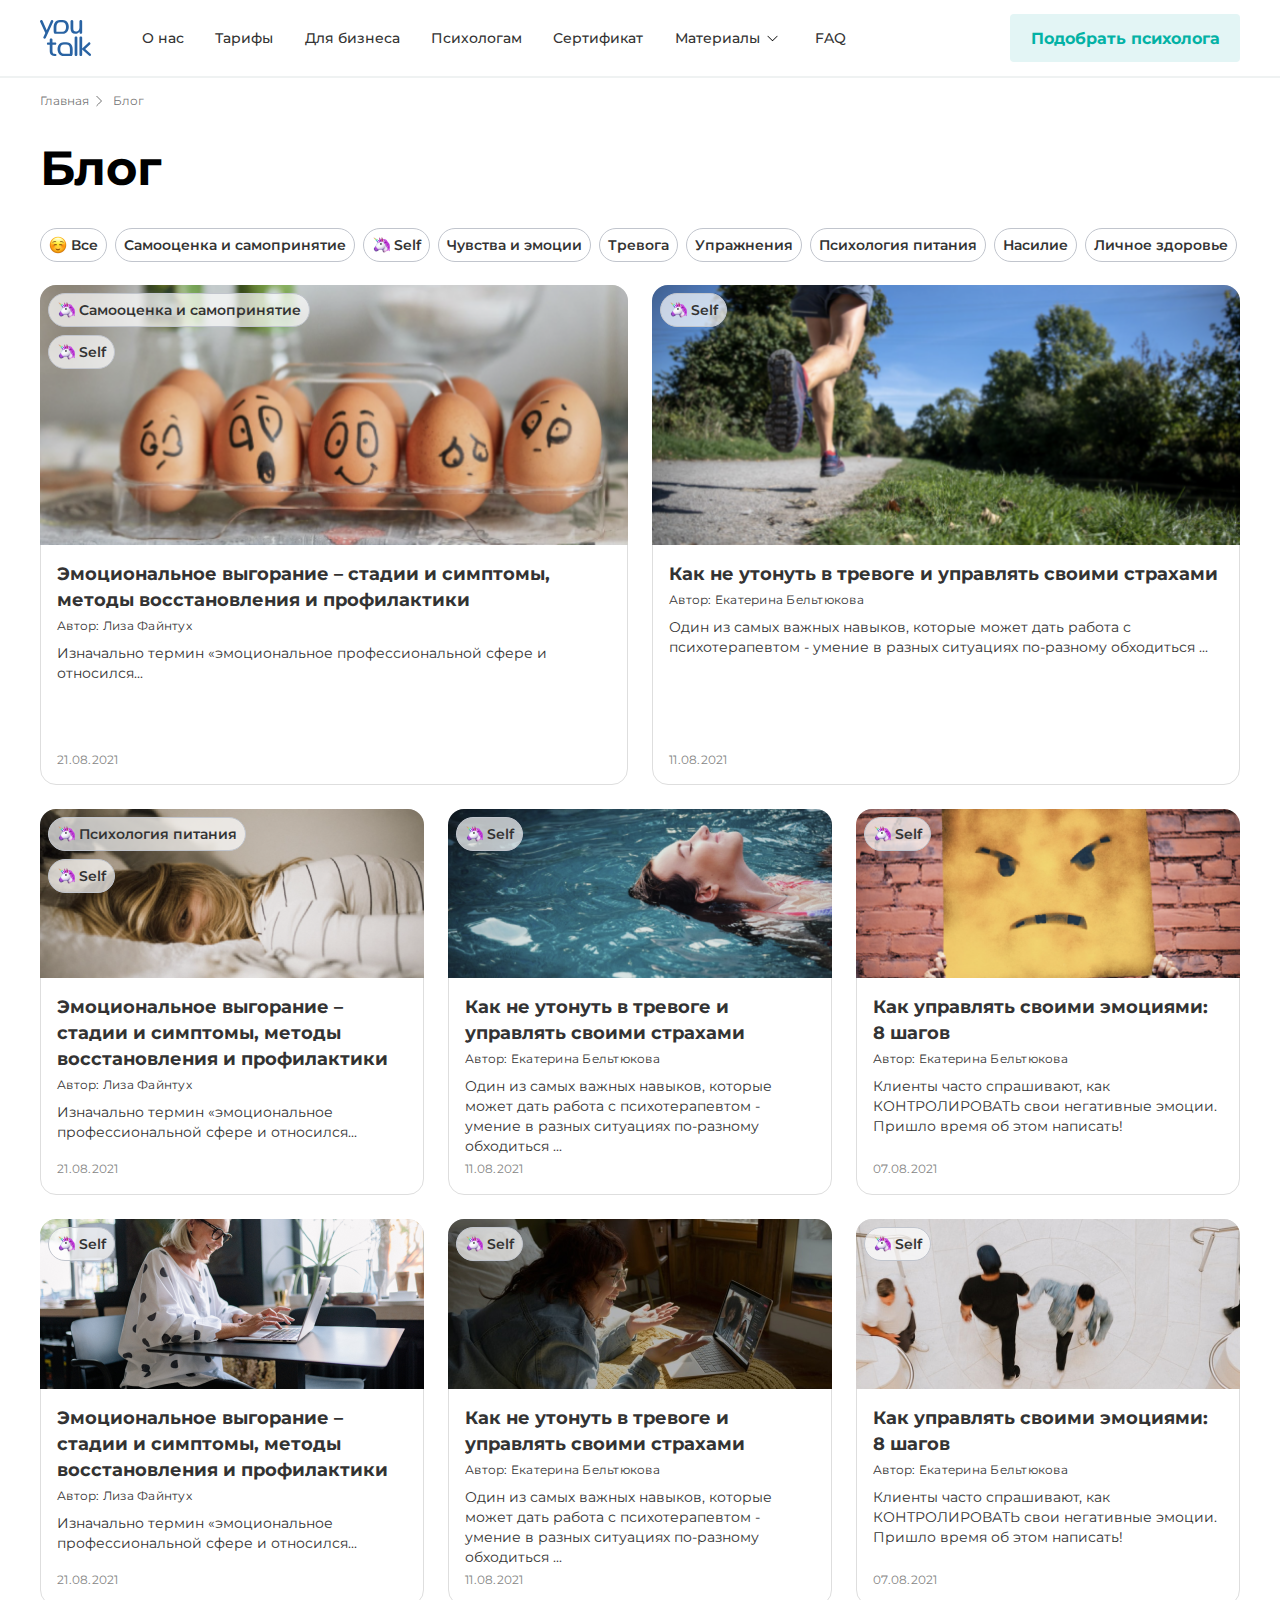
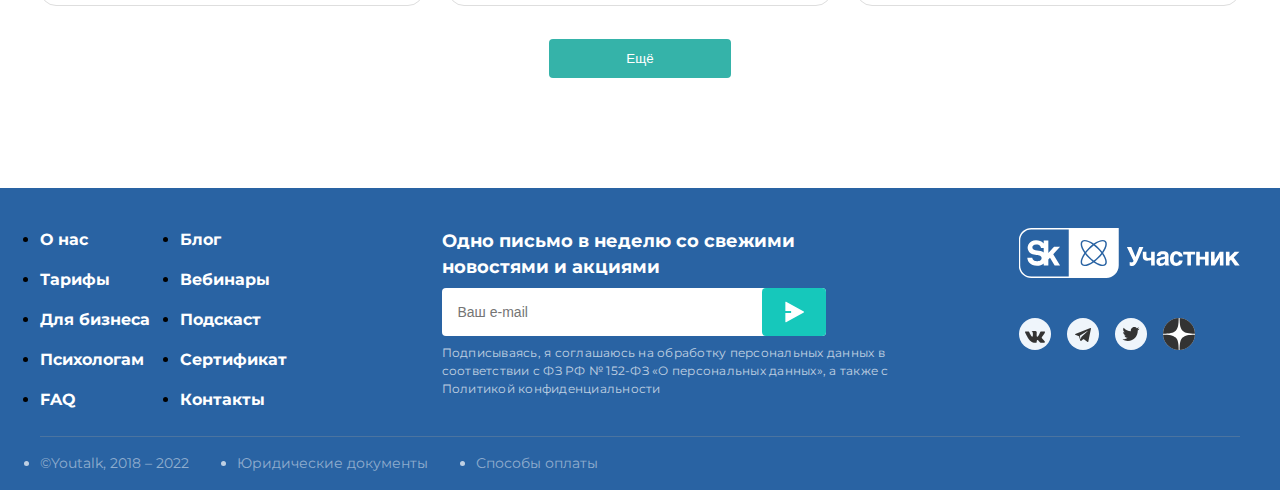
==== commit c7752d3b: "patch0.5" ====
--- a/index.html
+++ b/index.html
@@ -2,6 +2,7 @@
 <html>
     <head>
         <meta charset="utf8">
+        <meta name="viewport" content="width=device-width, initial-scale=1.0">
         <link rel="stylesheet" href="styles/header.css">
         <link rel="stylesheet" href="styles/main.css">
         <link rel="stylesheet" href="styles/footer.css">
@@ -129,8 +130,8 @@
                         <a class="hero-link" href="Эмоциональное выгорание">
                             <div class="hero-content__upper hero-content__upper_large">
                                     <picture>
-                                        <source media="(max-width: 1024px)" srcset="png-filling/block11.png">
-                                        <source media="(min-width: 960px)" srcset="png-filling/block1.png">
+                                        <source media="(max-width: 1041px)" srcset="png-filling/block11.png">
+                                        <source media="(min-width: 1041px)" srcset="png-filling/block1.png">
                                         <img class="hero-content__img" src="png-filling/block1.png">
                                    </picture>
                                 <ul class="hero-content-item">
@@ -164,8 +165,8 @@
                         <a class="hero-link" href="Эмоциональное выгорание">
                             <div class="hero-content__upper hero-content__upper_large">
                                 <picture>
-                                    <source media="(max-width: 1024px)" srcset="png-filling/block22.png">
-                                    <source media="(min-width: 960px)" srcset="png-filling/block2.png">
+                                    <source media="(max-width: 1041px)" srcset="png-filling/block22.png">
+                                    <source media="(min-width: 1041px)" srcset="png-filling/block2.png">
                                     <img class="hero-content__img" src="png-filling/block2.png">
                                </picture>
                                 <ul class="hero-content-item">
--- a/styles/header.css
+++ b/styles/header.css
@@ -82,6 +82,7 @@
     height: 48px;
     border: 0;
     border-radius: 4px;
+    background: #E3F5F5;
     transition: background-color 0.2s;
     margin-left: auto;
     text-decoration: none;
@@ -109,4 +110,8 @@
   .header-logo{margin-right: 31px;}
   .header{border-width: 1px;}
   .header-button{min-width: 230px;}
+}
+
+@media (max-width: 768px) {
+  .container{width: 100%; max-width: 728px; margin: 0 auto; padding: 14px 8.5px; float:none}
 }--- a/styles/main.css
+++ b/styles/main.css
@@ -229,6 +229,7 @@
 .hero-content__text_bold {
     font-size: 18px;
     font-weight: 700;
+    min-width: 272px;
     font-style: normal;
     line-height: 26px;
     margin-bottom: 4px;
@@ -292,9 +293,19 @@
   @media (max-width: 1041px) {
     .main-container{width: 100%; max-width: 992px; margin: 0 auto; padding: 14px 16px; float:none}
     .hero-content:nth-child(-n + 2){max-width: 468px;}
-    .hero-content{max-width: 304px;}
+    .hero-content{max-width: 304px; max-height: 459px;}
     .hero-content__upper{padding-top: 68.216%;}
     .hero-content__upper_large{padding-top: 55.797%;}
     .hero-content__down{min-height: 253px;}
     .information-button{margin-bottom: 60px;}
+  }
+
+  @media (max-width: 768px) {
+    .main-container{width: 100%; max-width: 728px; margin: 0 auto; padding: 14px 8.5px; float:none}
+    .hero-content:nth-child(-n + 2){max-width: 728px; max-height: 600px;}
+    .hero-content:nth-child(-n + 2) .hero-content__down{min-height: 196px;}
+    .hero-content{min-width: 343px; max-height: 445px;}
+    .hero-content__down{min-height: 240px;}
+    .hero-content__upper{padding-top: 60.121%;}
+    .hero-content:nth-child(-n + 2) .hero-content__upper{padding-top: 56.982%;}
   }--- a/styles/footer.css
+++ b/styles/footer.css
@@ -199,7 +199,7 @@
   @media (max-width: 1041px) {
     .footer-information{width: 100%; max-width: 992px; margin: 0 auto; padding: 14px 16px; float:none; display: flex; justify-content: space-between;}
     .line{max-width: 960px;}
-    .footer-bottom{width: 100%; max-width: 992px; margin: 0 auto; padding: 16px 16px 17px 16px; float:none}
+    .footer-bottom{width: 100%; max-width: 992px; margin: 0 auto; padding: 16px 16px 17px; float:none}
     .mail{width: 450px;}
     .footer-list{width: 247px; gap: 30px; justify-content: flex-start;}
   }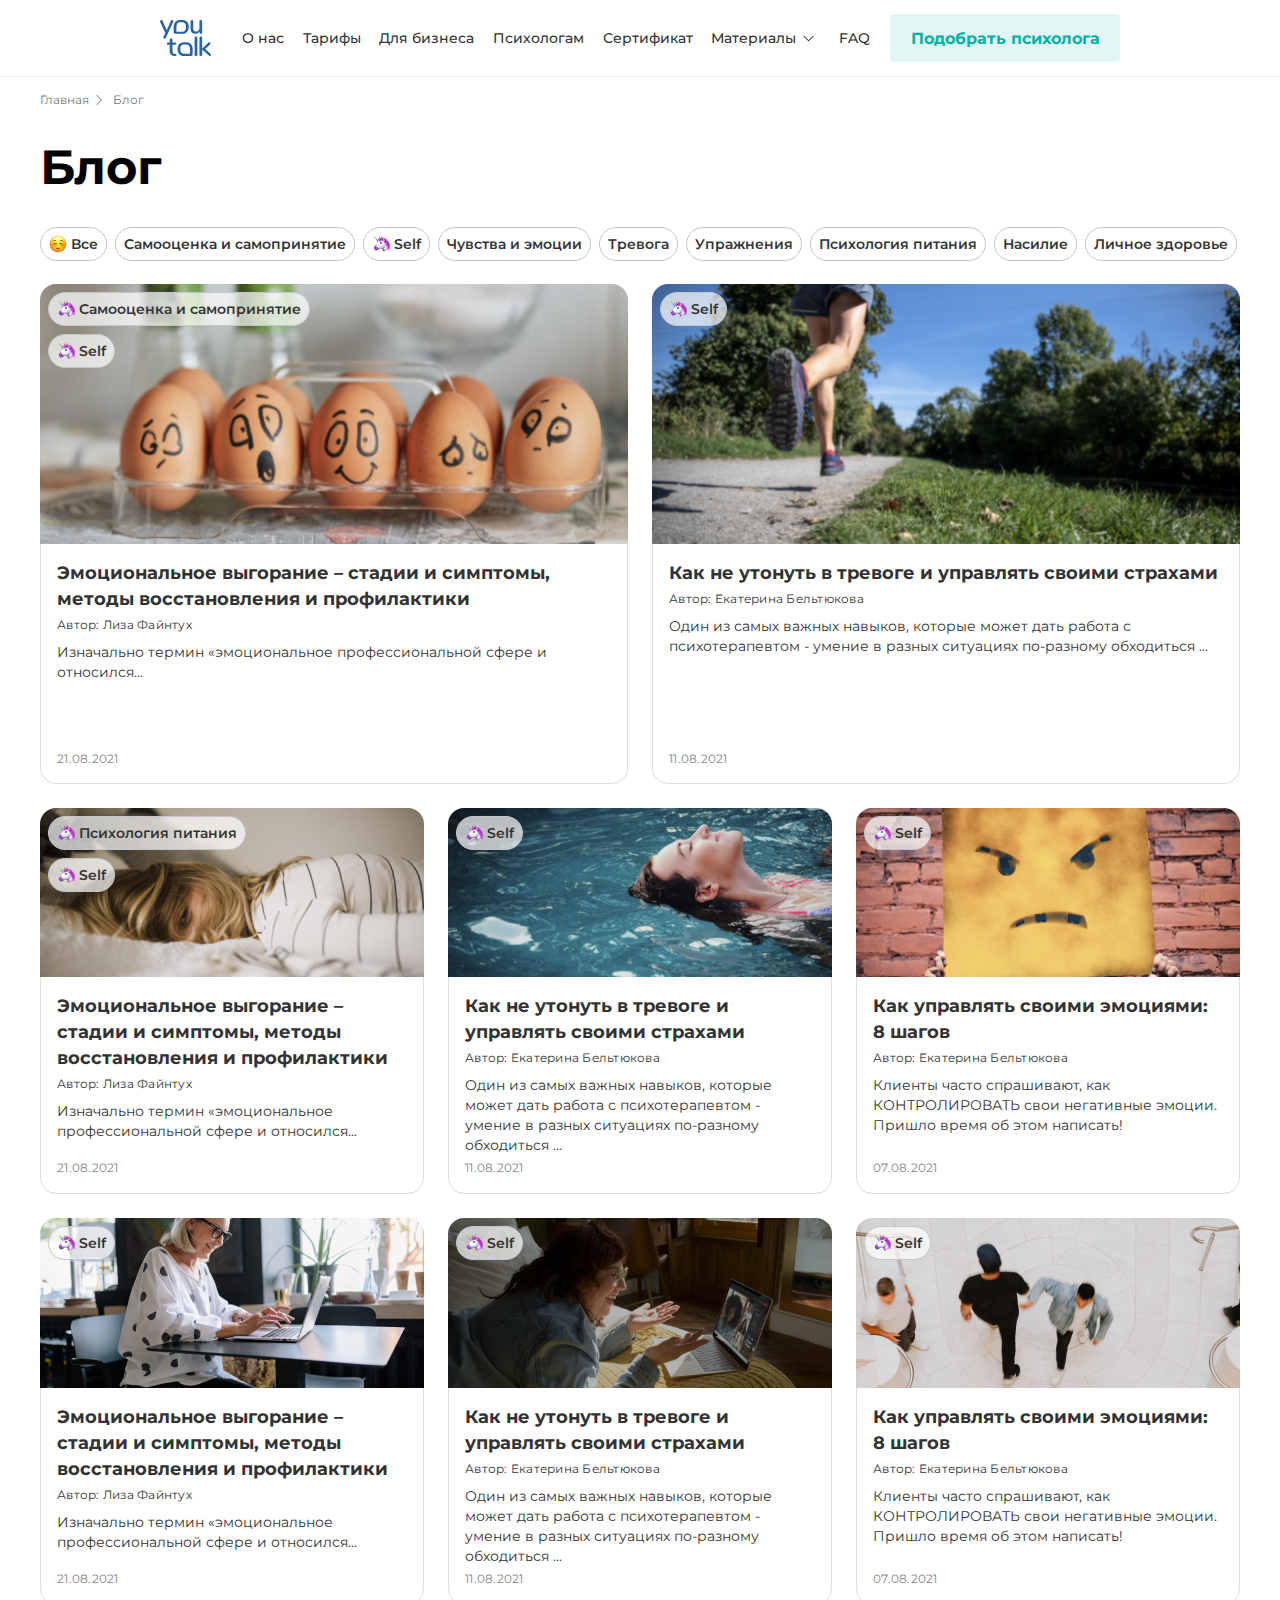
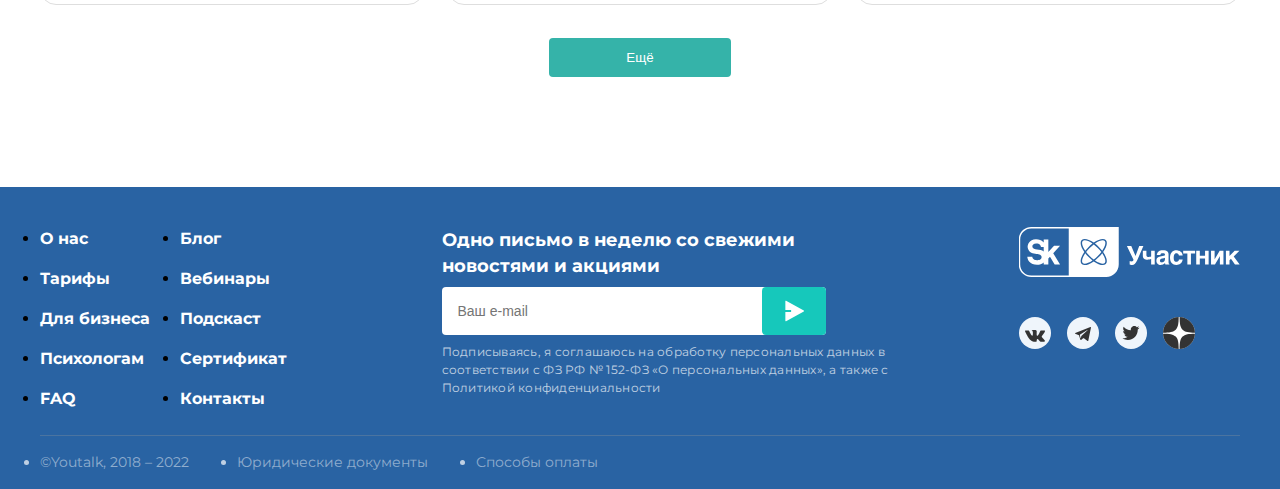
==== commit 6da4cdb7: "3_d complete" ====
--- a/index.html
+++ b/index.html
@@ -32,6 +32,11 @@
                             </defs>
                             </svg>
                     </a>
+                    <button class="burger">
+                        <svg xmlns="http://www.w3.org/2000/svg" width="40" height="40" viewBox="0 0 40 40" fill="none">
+                            <path d="M11 14C11 13.4477 11.4477 13 12 13H28C28.5523 13 29 13.4477 29 14C29 14.5523 28.5523 15 28 15H12C11.4477 15 11 14.5523 11 14ZM11 20C11 19.4477 11.4477 19 12 19H28C28.5523 19 29 19.4477 29 20C29 20.5523 28.5523 21 28 21H12C11.4477 21 11 20.5523 11 20ZM11 26C11 25.4477 11.4477 25 12 25H28C28.5523 25 29 25.4477 29 26C29 26.5523 28.5523 27 28 27H12C11.4477 27 11 26.5523 11 26Z" fill="#03B2A5"/>
+                          </svg>
+                    </button>
                     <ul class="header-list">
                         <li class="list-item">
                             <a href="#" class="list-item__link">О нас</a>
--- a/styles/header.css
+++ b/styles/header.css
@@ -13,6 +13,13 @@
 
 .header {
     border-bottom: 2px solid rgba(239, 242, 242, 1);
+}
+
+.burger {
+  display: flex;
+  border: 0;
+  background: 0;
+  cursor: pointer;
 }
 
 .container {
@@ -104,14 +111,60 @@
   }
 
 
-@media (max-width: 1041px) {
+
+@media (min-width: 1024px) and (max-width: 1439px) {
   .container{width: 100%; max-width: 992px; margin: 0 auto; padding: 14px 16px; float:none}
   .header-list{gap: 16px; margin-right: 20px;}
   .header-logo{margin-right: 31px;}
   .header{border-width: 1px;}
   .header-button{min-width: 230px;}
+  .header .burger {
+    display: none;
+  }
 }
 
-@media (max-width: 768px) {
-  .container{width: 100%; max-width: 728px; margin: 0 auto; padding: 14px 8.5px; float:none}
+@media (min-width: 768px) and (max-width: 1023px) {
+
+  .container{width: 100%;
+    display: flex;
+    max-width: 768px;
+    margin: 0 auto;
+    padding: 14px 20px;
+    float: none;
+    justify-content: space-between;
+  }
+    .header .burger {
+      clear: none;
+      float: right;
+      max-height: none;
+    }
+    .header .header-list {
+      display: none;
+    }
+    .header .header-button {
+      display: none;
+    }
+}
+
+@media (min-width: 414px) and (max-width: 767px) {
+
+  .container{width: 100%; 
+    max-width: 414px; 
+    margin: 0 auto; 
+    padding: 14px 24px; 
+    float:none;
+    display: flex;
+    justify-content: space-between;
+  }
+  .header .burger {
+    clear: none;
+    float: right;
+    max-height: none;
+  }
+  .header .header-list {
+    display: none;
+  }
+  .header .header-button {
+    display: none;
+  }
 }--- a/styles/main.css
+++ b/styles/main.css
@@ -69,7 +69,7 @@
   margin-top: 30px;
   font-weight: 700;
   font-size: 48px;
-  width: 552px;
+  width: 100%;
   line-height: 56px;
   font-style: normal;
 }
@@ -290,7 +290,7 @@
     background-color: var(--primary-400, #35B3A9);;
   }
 
-  @media (max-width: 1041px) {
+  @media (max-width: 1024px) {
     .main-container{width: 100%; max-width: 992px; margin: 0 auto; padding: 14px 16px; float:none}
     .hero-content:nth-child(-n + 2){max-width: 468px;}
     .hero-content{max-width: 304px; max-height: 459px;}
@@ -300,12 +300,19 @@
     .information-button{margin-bottom: 60px;}
   }
 
-  @media (max-width: 768px) {
-    .main-container{width: 100%; max-width: 728px; margin: 0 auto; padding: 14px 8.5px; float:none}
-    .hero-content:nth-child(-n + 2){max-width: 728px; max-height: 600px;}
+  @media (min-width: 768px) and (max-width: 1023px) {
+    .main-container{width: 100%; max-width: 768px; margin: 0 auto; padding: 14px 20px; float:none}
+    .hero-content:nth-child(-n + 2){max-width: 745px; max-height: 600px;}
     .hero-content:nth-child(-n + 2) .hero-content__down{min-height: 196px;}
-    .hero-content{min-width: 343px; max-height: 445px;}
+    .hero-content{min-width: 352px; max-height: 445px;}
     .hero-content__down{min-height: 240px;}
     .hero-content__upper{padding-top: 60.121%;}
     .hero-content:nth-child(-n + 2) .hero-content__upper{padding-top: 56.982%;}
+  }
+
+  @media (max-width: 414px) {
+    .main-container{width: 100%; max-width: 374px; margin: 0 auto; padding: 14px 0; float:none}
+    .hero-content:nth-child(-n + 2){max-width: 366px; max-height: 466px;}
+    .hero-content:nth-child(-n + 2) .hero-content__down{min-height: 260px;}
+    .hero-content:nth-child(-n + 2) .hero-content__upper{padding-top: 55.379%;}
   }--- a/styles/footer.css
+++ b/styles/footer.css
@@ -196,10 +196,62 @@
     background: var(--text-grey, #9D9D9D);
   }
 
-  @media (max-width: 1041px) {
+  @media (max-width: 1024px) {
     .footer-information{width: 100%; max-width: 992px; margin: 0 auto; padding: 14px 16px; float:none; display: flex; justify-content: space-between;}
     .line{max-width: 960px;}
     .footer-bottom{width: 100%; max-width: 992px; margin: 0 auto; padding: 16px 16px 17px; float:none}
     .mail{width: 450px;}
     .footer-list{width: 247px; gap: 30px; justify-content: flex-start;}
+  }
+
+  @media (min-width: 768px) and (max-width: 1023px) {
+    .footer-information
+    {
+      width: 100%; 
+      max-width: 728px; 
+      padding: 0;
+      float:none; 
+      display: flex; 
+      justify-content: space-between;     
+      flex-direction: row;
+      flex-wrap: wrap;
+    }
+    .footer-bottom {
+      padding: 0;
+    }
+    .footer-container {
+      padding: 35px 20px 23px;
+    }
+    .footer-icon {
+      padding: 26px 0;
+    }
+    .important-info {
+      padding-top: 16px;
+    }
+  }
+
+  @media (min-width: 414px) and (max-width: 767px) {
+    .footer-information
+    {
+      width: 100%; 
+      max-width: 414px; 
+      padding: 0;
+      float:none; 
+      display: flex; 
+      justify-content: space-between;     
+      flex-direction: row;
+      flex-wrap: wrap;
+    }
+    .footer-bottom {
+      padding: 0;
+    }
+    .footer-container {
+      padding: 35px 20px 23px;
+    }
+    .footer-icon {
+      padding: 26px 0;
+    }
+    .important-info {
+      padding-top: 16px;
+    }
   }